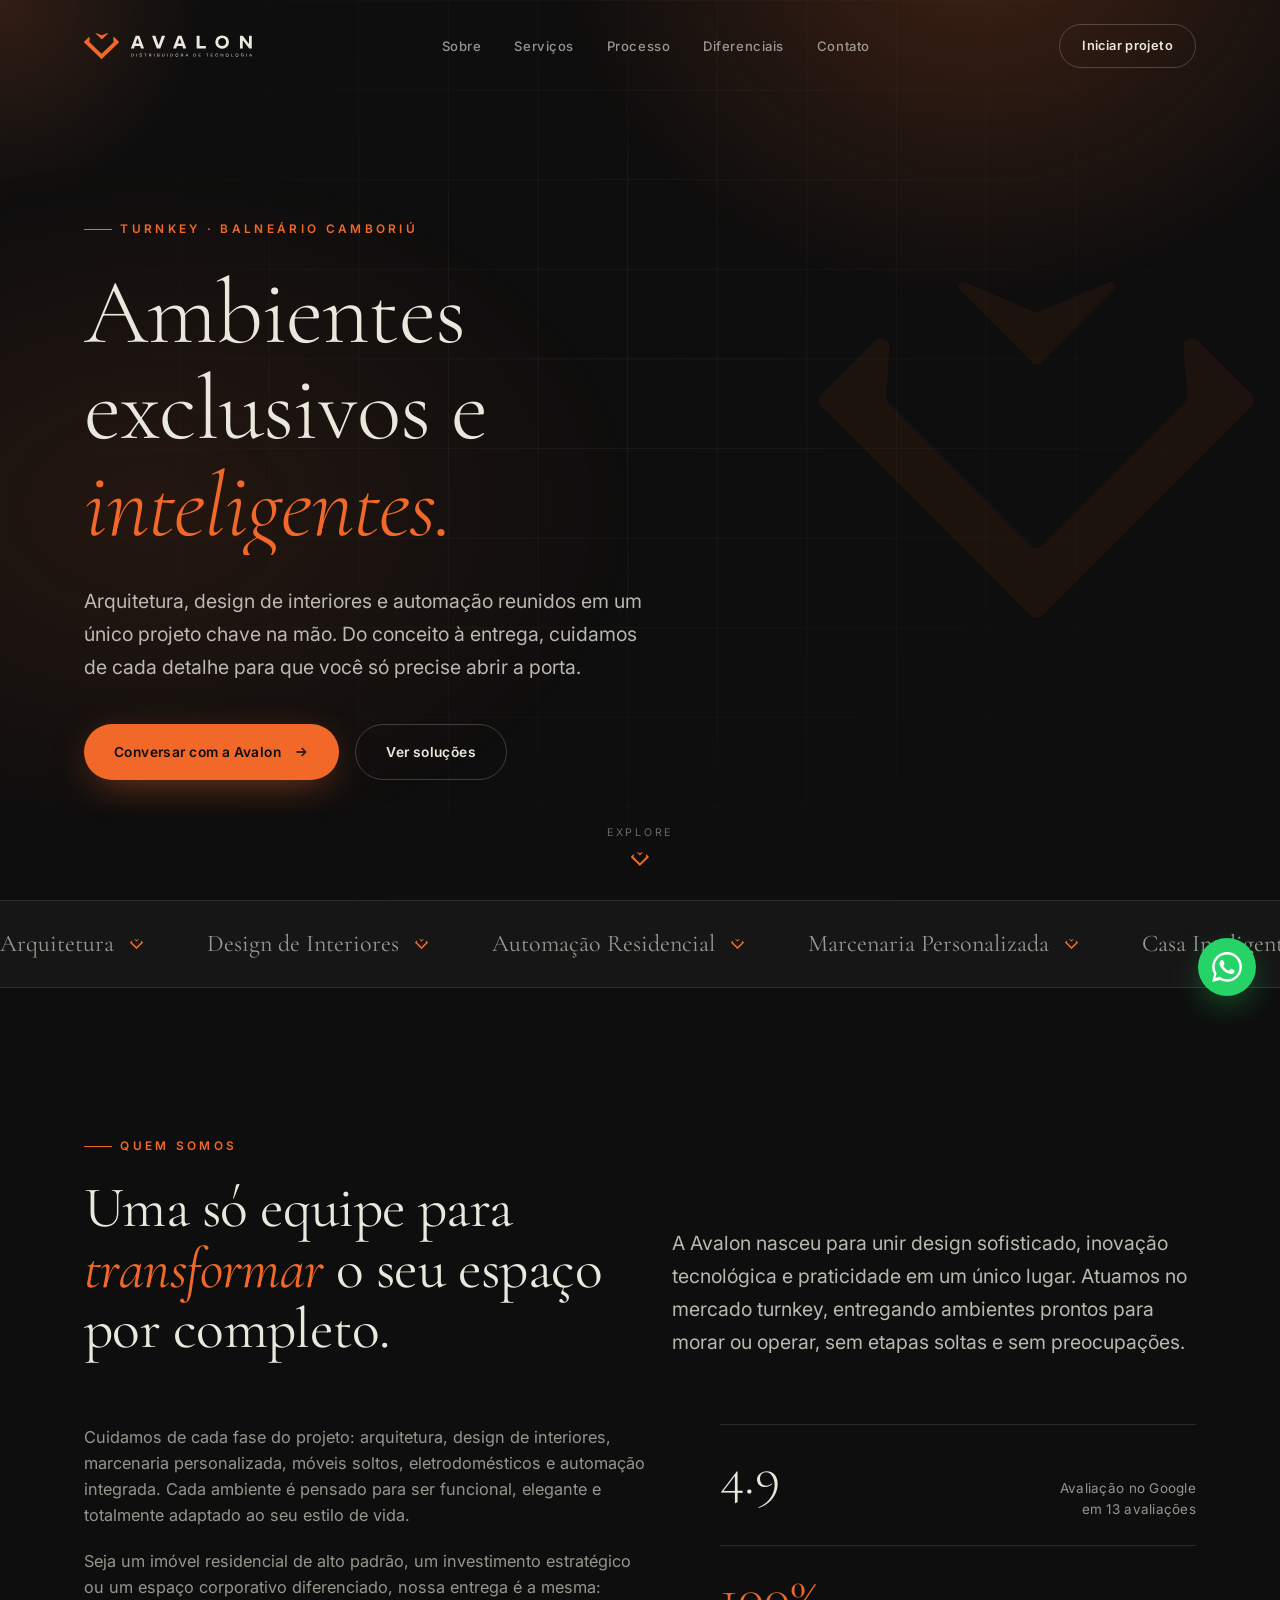
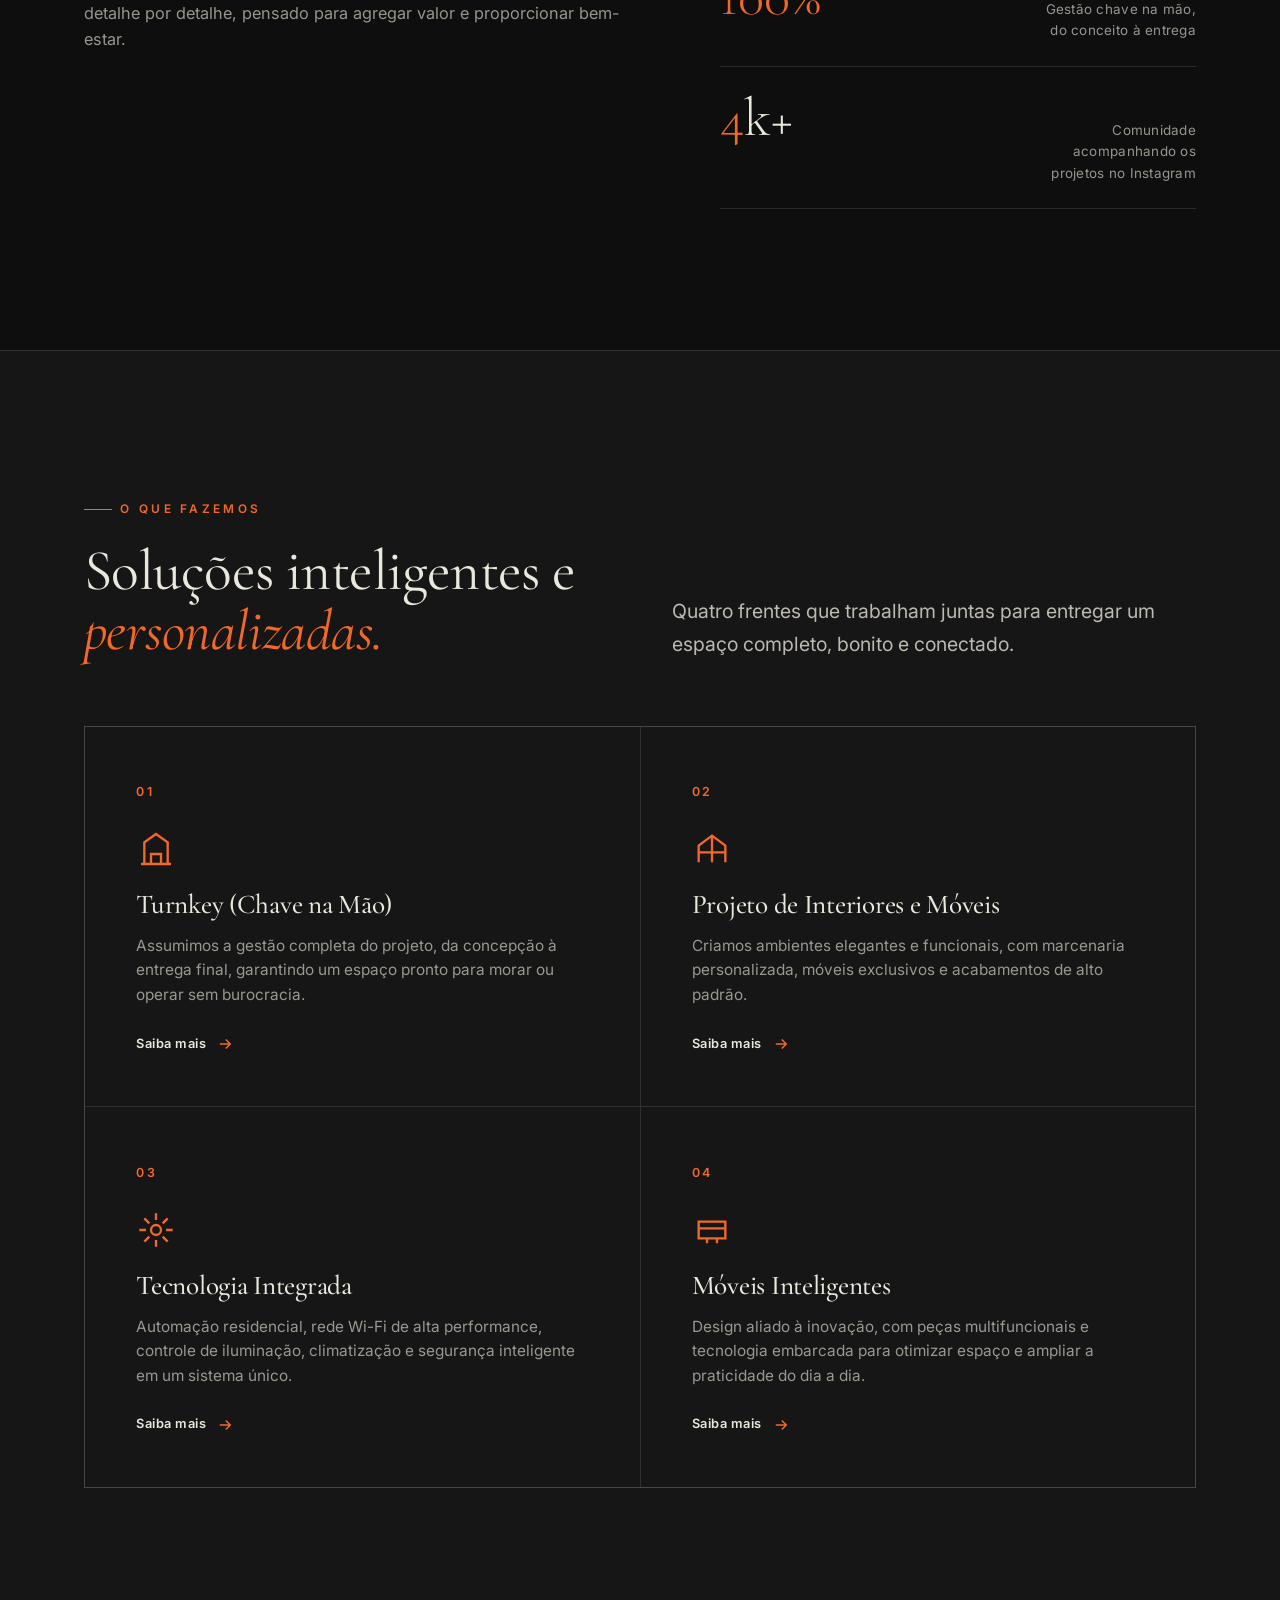
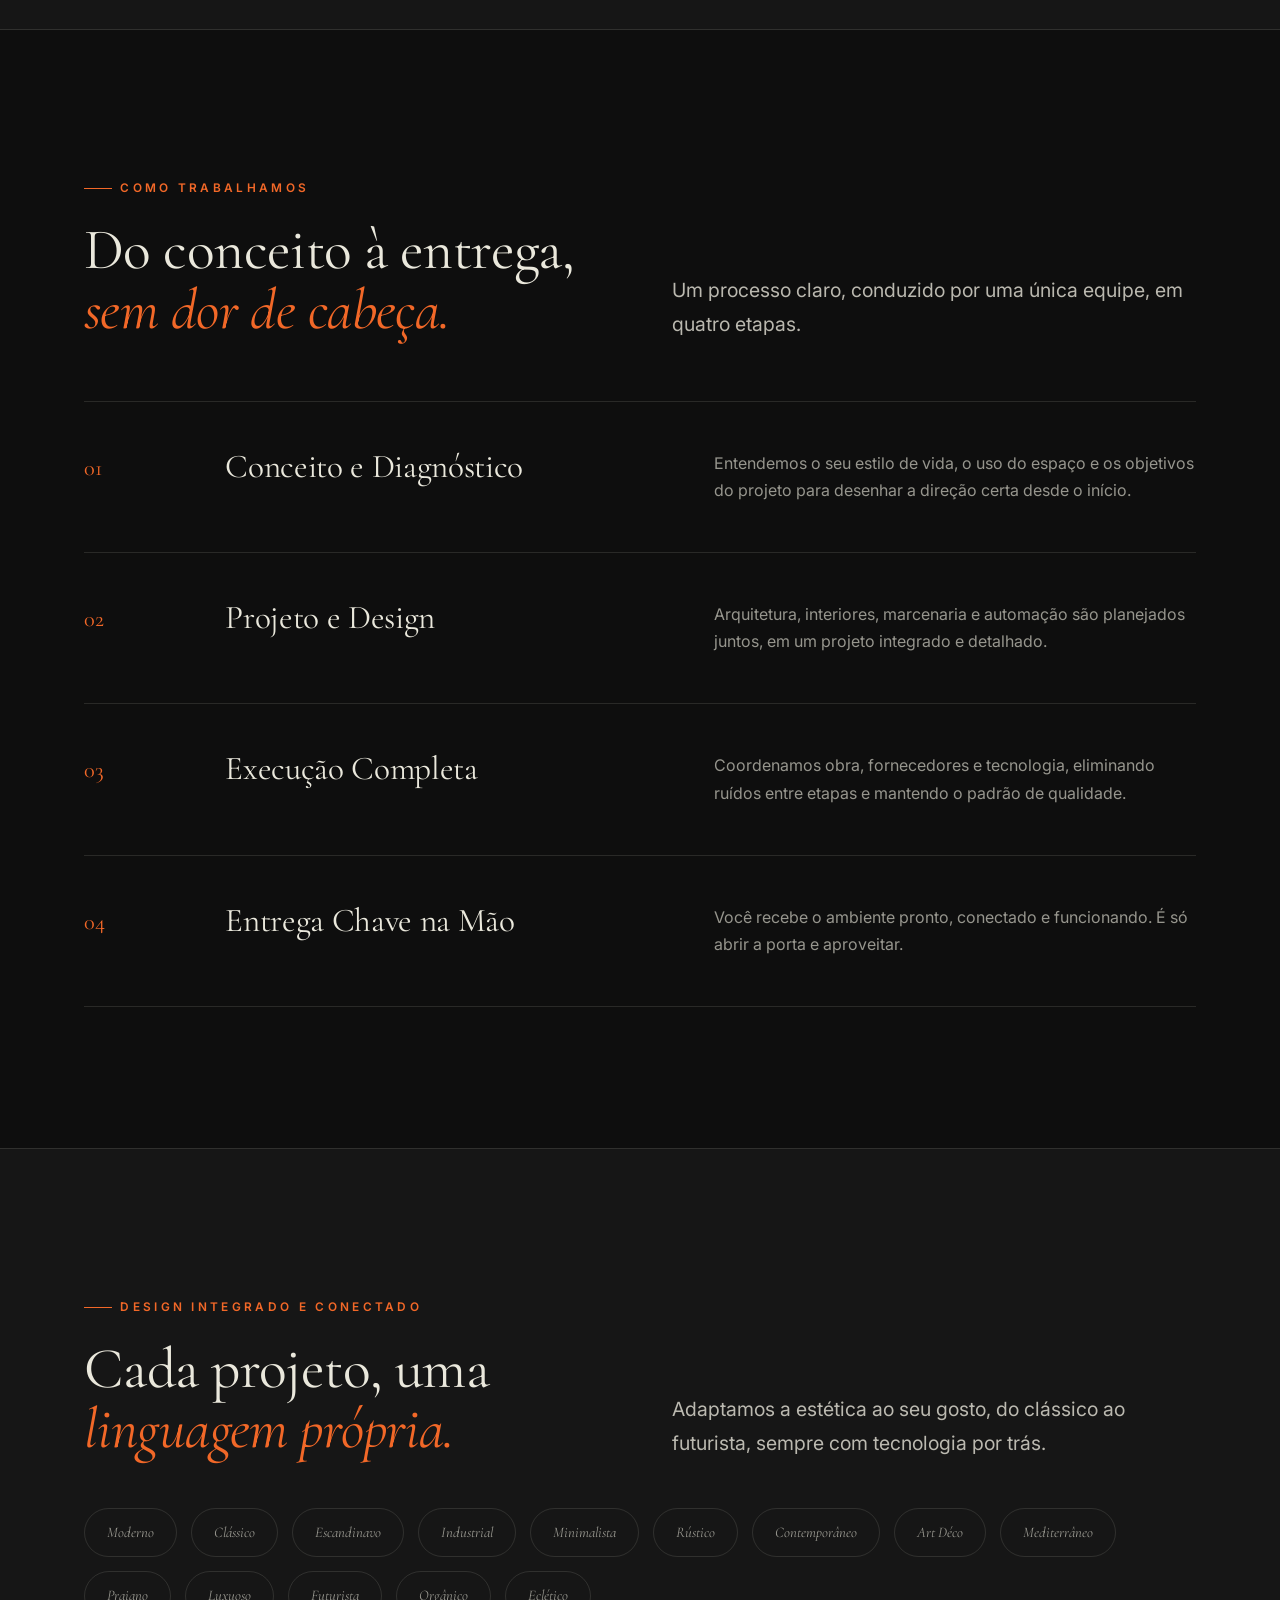
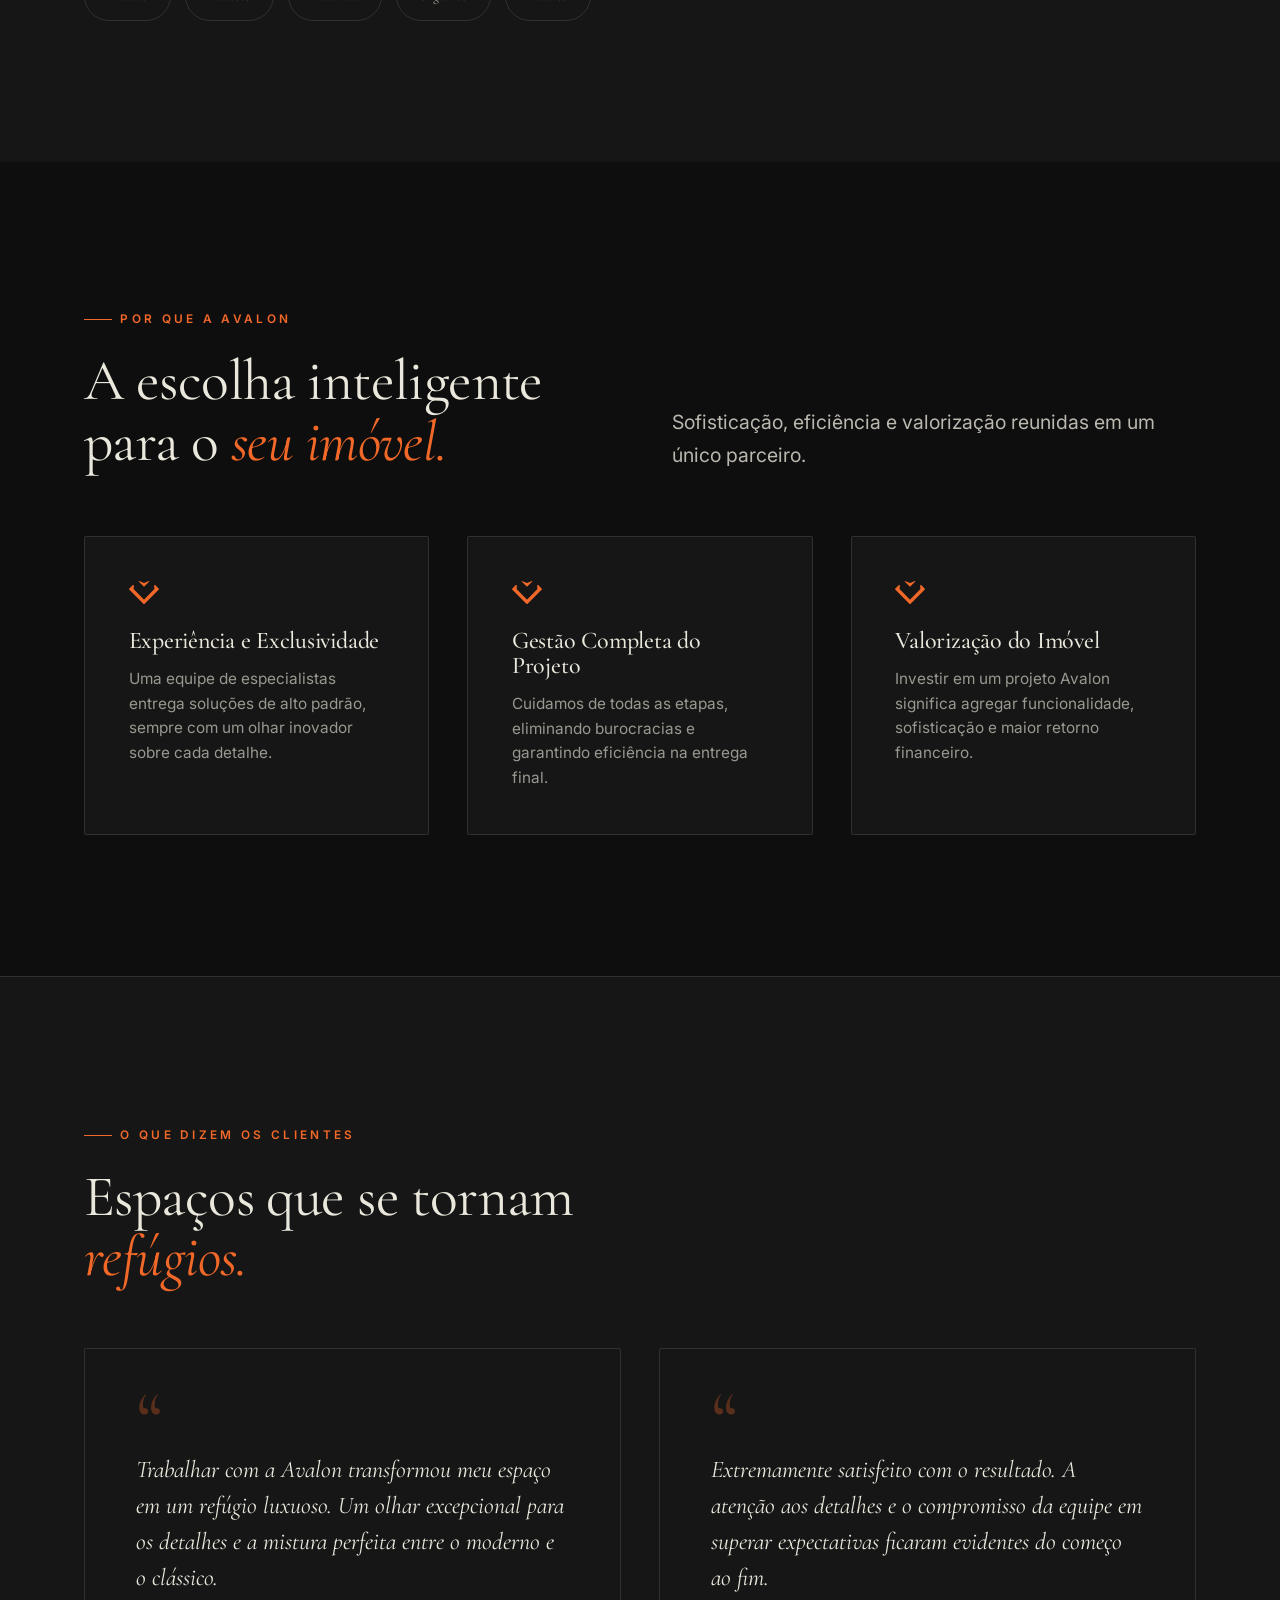
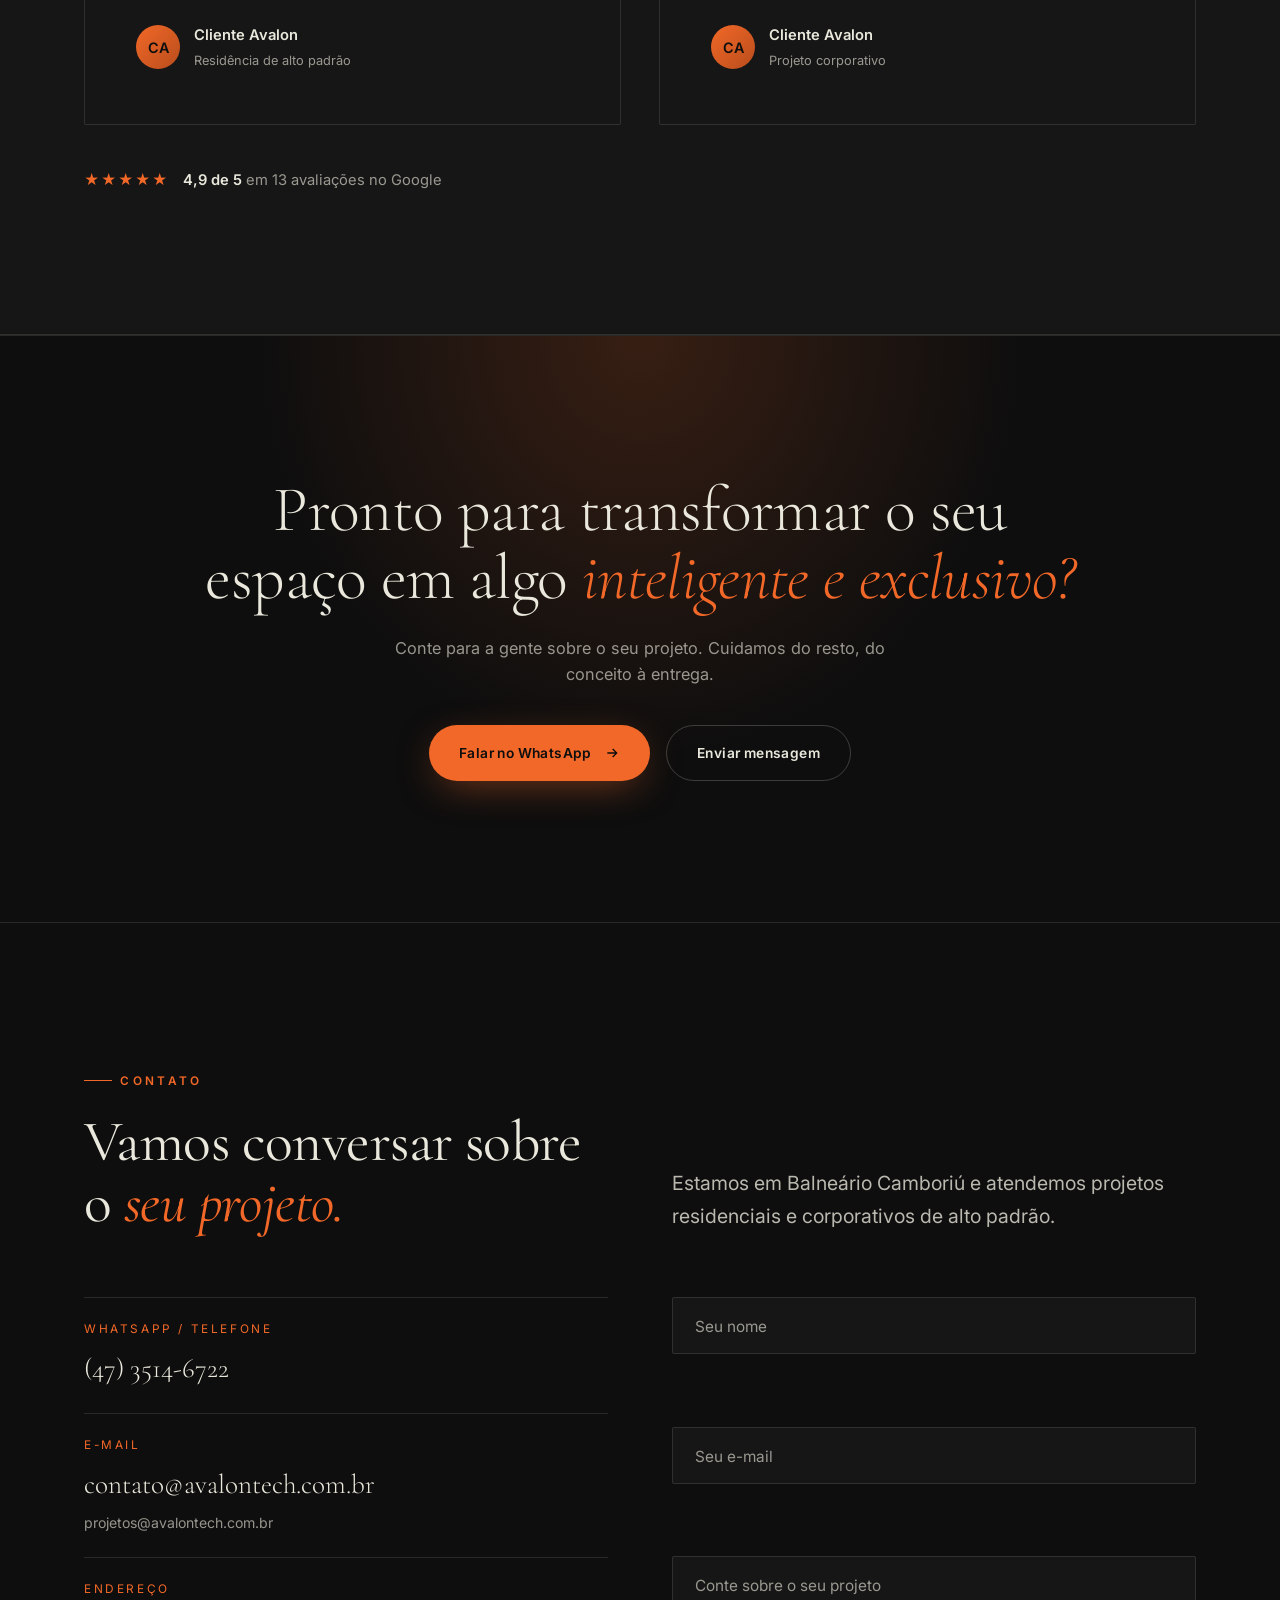
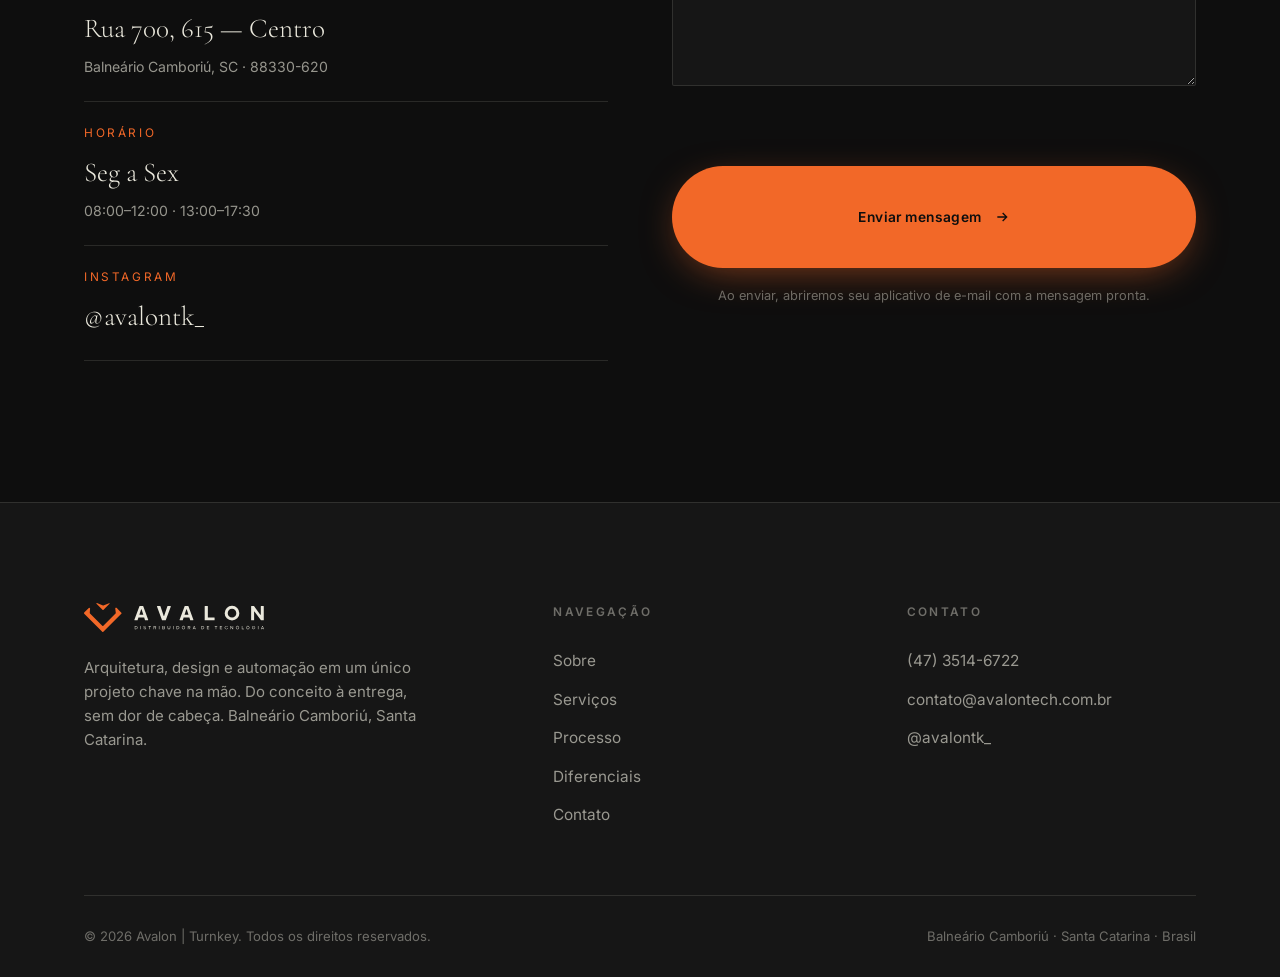
==== index.html @ 84a94527 "Add files via upload" ====
<!DOCTYPE html>
<html lang="pt-BR">
<head>
<meta charset="UTF-8">
<meta name="viewport" content="width=device-width, initial-scale=1">

<!-- ============ SEO ============ -->
<title>Avalon | Turnkey — Arquitetura, Automação e Design de Alto Padrão em Balneário Camboriú</title>
<meta name="description" content="A Avalon entrega projetos turnkey (chave na mão) em Balneário Camboriú: arquitetura, design de interiores, marcenaria personalizada e automação residencial. Do conceito à entrega, sem dor de cabeça.">
<meta name="keywords" content="turnkey Balneário Camboriú, automação residencial, design de interiores, arquitetura de alto padrão, casa inteligente, marcenaria personalizada, reforma chave na mão, Avalon">
<meta name="author" content="Avalon | Turnkey">
<meta name="robots" content="index, follow">
<link rel="canonical" href="https://dudufrg.github.io/Avalon/">

<!-- Geo -->
<meta name="geo.region" content="BR-SC">
<meta name="geo.placename" content="Balneário Camboriú">
<meta name="geo.position" content="-26.9906;-48.6353">
<meta name="ICBM" content="-26.9906, -48.6353">

<!-- Open Graph -->
<meta property="og:type" content="website">
<meta property="og:locale" content="pt_BR">
<meta property="og:site_name" content="Avalon | Turnkey">
<meta property="og:title" content="Avalon | Turnkey — Arquitetura, Automação e Design de Alto Padrão">
<meta property="og:description" content="Ambientes exclusivos e inteligentes em Balneário Camboriú. Do conceito à entrega, sem dor de cabeça.">
<meta property="og:url" content="https://dudufrg.github.io/Avalon/">
<meta property="og:image" content="https://dudufrg.github.io/Avalon/assets/favicon-512.png">

<!-- Twitter -->
<meta name="twitter:card" content="summary_large_image">
<meta name="twitter:title" content="Avalon | Turnkey — Arquitetura, Automação e Design de Alto Padrão">
<meta name="twitter:description" content="Ambientes exclusivos e inteligentes em Balneário Camboriú. Do conceito à entrega, sem dor de cabeça.">
<meta name="twitter:image" content="https://dudufrg.github.io/Avalon/assets/favicon-512.png">

<meta name="theme-color" content="#0e0e0e">

<!-- ============ Favicon ============ -->
<link rel="icon" href="assets/favicon.ico" sizes="any">
<link rel="icon" type="image/png" sizes="32x32" href="assets/favicon-32.png">
<link rel="icon" type="image/png" sizes="16x16" href="assets/favicon-16.png">
<link rel="apple-touch-icon" href="assets/apple-touch-icon.png">

<!-- ============ Fonts ============ -->
<link rel="preconnect" href="https://fonts.googleapis.com">
<link rel="preconnect" href="https://fonts.gstatic.com" crossorigin>
<link href="https://fonts.googleapis.com/css2?family=Cormorant+Garamond:ital,wght@0,300;0,400;0,500;1,300;1,400&family=Inter:wght@400;500;600&display=swap" rel="stylesheet">

<link rel="stylesheet" href="css/style.css">

<!-- ============ Schema.org ============ -->
<script type="application/ld+json">
{
  "@context": "https://schema.org",
  "@type": "HomeAndConstructionBusiness",
  "name": "Avalon | Turnkey",
  "alternateName": "Avalon Interiores",
  "description": "Projetos turnkey (chave na mão) de arquitetura, design de interiores, marcenaria personalizada e automação residencial em Balneário Camboriú.",
  "url": "https://dudufrg.github.io/Avalon/",
  "telephone": "+55-47-3514-6722",
  "email": "contato@avalontech.com.br",
  "image": "https://dudufrg.github.io/Avalon/assets/favicon-512.png",
  "priceRange": "$$$",
  "address": {
    "@type": "PostalAddress",
    "streetAddress": "Rua 700, 615 - Centro",
    "addressLocality": "Balneário Camboriú",
    "addressRegion": "SC",
    "postalCode": "88330-620",
    "addressCountry": "BR"
  },
  "geo": { "@type": "GeoCoordinates", "latitude": -26.9906, "longitude": -48.6353 },
  "openingHoursSpecification": [{
    "@type": "OpeningHoursSpecification",
    "dayOfWeek": ["Monday","Tuesday","Wednesday","Thursday","Friday"],
    "opens": "08:00", "closes": "17:30"
  }],
  "sameAs": ["https://www.instagram.com/avalontk_/"],
  "aggregateRating": {
    "@type": "AggregateRating",
    "ratingValue": "4.9",
    "reviewCount": "13"
  },
  "areaServed": { "@type": "City", "name": "Balneário Camboriú" }
}
</script>
</head>
<body>

<!-- chevron symbol reused throughout -->
<svg width="0" height="0" style="position:absolute" aria-hidden="true">
  <symbol id="chevron" viewBox="0 0 617.65 477.36">
    <path fill="currentColor" d="M614,159.41,538.63,84a12.35,12.35,0,0,0-21,9.66l5.17,68.82a12.37,12.37,0,0,1-3.58,9.66l-202,202a11.43,11.43,0,0,1-16.65,0l-202-202a12.37,12.37,0,0,1-3.58-9.66l5.17-68.82A12.35,12.35,0,0,0,79,84l-75.4,75.4a12.33,12.33,0,0,0,0,17.46L300.5,473.76a11.43,11.43,0,0,0,16.65,0L614,176.87A12.35,12.35,0,0,0,614,159.41Z"/>
    <path fill="currentColor" d="M411.16.51,311.61,42.92a7,7,0,0,1-2.79.45,6.89,6.89,0,0,1-2.78-.45L206.48.51a6.31,6.31,0,0,0-6.86,10.29L303.67,115.2a8.32,8.32,0,0,0,10.31,0L418,10.8A6.31,6.31,0,0,0,411.16.51Z"/>
  </symbol>
</svg>

<!-- ============ Preloader ============ -->
<div class="loader" aria-hidden="true">
  <svg class="loader__mark" viewBox="0 0 617.65 477.36"><use href="#chevron"/></svg>
</div>

<div class="cursor-glow" aria-hidden="true"></div>

<!-- ============ Header ============ -->
<header class="header">
  <div class="wrap nav">
    <a href="#top" class="nav__logo" aria-label="Avalon Turnkey — início">
      <img src="assets/logo-wordmark.svg" alt="Avalon Turnkey" width="168" height="27">
    </a>
    <nav class="nav__links" aria-label="Navegação principal">
      <a href="#sobre">Sobre</a>
      <a href="#servicos">Serviços</a>
      <a href="#processo">Processo</a>
      <a href="#diferenciais">Diferenciais</a>
      <a href="#contato">Contato</a>
    </nav>
    <a href="#contato" class="nav__cta">Iniciar projeto</a>
    <button class="nav__toggle" aria-label="Abrir menu" aria-expanded="false">
      <span></span><span></span>
    </button>
  </div>
</header>

<!-- mobile menu -->
<div class="mobile-menu" aria-hidden="true">
  <a href="#sobre">Sobre</a>
  <a href="#servicos">Serviços</a>
  <a href="#processo">Processo</a>
  <a href="#diferenciais">Diferenciais</a>
  <a href="#contato">Contato</a>
</div>

<main id="top">

<!-- ============ Hero ============ -->
<section class="hero">
  <div class="hero__aurora"></div>
  <div class="hero__grid"></div>
  <svg class="hero__mark" viewBox="0 0 617.65 477.36" aria-hidden="true"><use href="#chevron"/></svg>
  <div class="wrap">
    <div class="hero__inner">
      <span class="eyebrow">Turnkey · Balneário Camboriú</span>
      <h1 class="display hero__title">
        <span class="ln"><span>Ambientes</span></span>
        <span class="ln"><span>exclusivos e</span></span>
        <span class="ln"><span><em>inteligentes.</em></span></span>
      </h1>
      <p class="lead hero__sub">
        Arquitetura, design de interiores e automação reunidos em um único projeto chave na mão.
        Do conceito à entrega, cuidamos de cada detalhe para que você só precise abrir a porta.
      </p>
      <div class="hero__actions">
        <a href="#contato" class="btn btn--primary">
          Conversar com a Avalon
          <svg viewBox="0 0 24 24" fill="none" stroke="currentColor" stroke-width="2"><path d="M5 12h14M13 6l6 6-6 6"/></svg>
        </a>
        <a href="#servicos" class="btn btn--ghost">Ver soluções</a>
      </div>
    </div>
  </div>
  <a href="#sobre" class="hero__cue" aria-label="Rolar para baixo">
    <span>Explore</span>
    <svg viewBox="0 0 617.65 477.36"><use href="#chevron"/></svg>
  </a>
</section>

<!-- ============ Marquee ============ -->
<div class="marquee" aria-hidden="true">
  <div class="marquee__track">
    <span class="marquee__item">Arquitetura <svg viewBox="0 0 617.65 477.36"><use href="#chevron"/></svg></span>
    <span class="marquee__item">Design de Interiores <svg viewBox="0 0 617.65 477.36"><use href="#chevron"/></svg></span>
    <span class="marquee__item">Automação Residencial <svg viewBox="0 0 617.65 477.36"><use href="#chevron"/></svg></span>
    <span class="marquee__item">Marcenaria Personalizada <svg viewBox="0 0 617.65 477.36"><use href="#chevron"/></svg></span>
    <span class="marquee__item">Casa Inteligente <svg viewBox="0 0 617.65 477.36"><use href="#chevron"/></svg></span>
    <!-- duplicate for seamless loop -->
    <span class="marquee__item">Arquitetura <svg viewBox="0 0 617.65 477.36"><use href="#chevron"/></svg></span>
    <span class="marquee__item">Design de Interiores <svg viewBox="0 0 617.65 477.36"><use href="#chevron"/></svg></span>
    <span class="marquee__item">Automação Residencial <svg viewBox="0 0 617.65 477.36"><use href="#chevron"/></svg></span>
    <span class="marquee__item">Marcenaria Personalizada <svg viewBox="0 0 617.65 477.36"><use href="#chevron"/></svg></span>
    <span class="marquee__item">Casa Inteligente <svg viewBox="0 0 617.65 477.36"><use href="#chevron"/></svg></span>
  </div>
</div>

<!-- ============ Sobre ============ -->
<section class="section-pad" id="sobre">
  <div class="wrap">
    <div class="intro reveal">
      <div class="intro__head">
        <span class="eyebrow">Quem somos</span>
        <h2 class="h-section">Uma só equipe para <em>transformar</em> o seu espaço por completo.</h2>
      </div>
      <p class="lead">
        A Avalon nasceu para unir design sofisticado, inovação tecnológica e praticidade em um único lugar.
        Atuamos no mercado turnkey, entregando ambientes prontos para morar ou operar, sem etapas soltas
        e sem preocupações.
      </p>
    </div>

    <div class="about__body">
      <div class="about__lead reveal">
        <p>
          Cuidamos de cada fase do projeto: arquitetura, design de interiores, marcenaria personalizada,
          móveis soltos, eletrodomésticos e automação integrada. Cada ambiente é pensado para ser funcional,
          elegante e totalmente adaptado ao seu estilo de vida.
        </p>
        <p>
          Seja um imóvel residencial de alto padrão, um investimento estratégico ou um espaço corporativo
          diferenciado, nossa entrega é a mesma: detalhe por detalhe, pensado para agregar valor e proporcionar
          bem-estar.
        </p>
      </div>
      <div class="about__stats reveal" data-delay="1">
        <div class="stat">
          <span class="stat__num" data-count="4.9">0</span>
          <span class="stat__label">Avaliação no Google em 13 avaliações</span>
        </div>
        <div class="stat">
          <span class="stat__num"><span data-count="100">0</span><span>%</span></span>
          <span class="stat__label">Gestão chave na mão, do conceito à entrega</span>
        </div>
        <div class="stat">
          <span class="stat__num"><span data-count="4">0</span>k+</span>
          <span class="stat__label">Comunidade acompanhando os projetos no Instagram</span>
        </div>
      </div>
    </div>
  </div>
</section>

<!-- ============ Serviços ============ -->
<section class="services section-pad" id="servicos">
  <div class="wrap">
    <div class="intro reveal">
      <div class="intro__head">
        <span class="eyebrow">O que fazemos</span>
        <h2 class="h-section">Soluções inteligentes e <em>personalizadas.</em></h2>
      </div>
      <p class="lead">Quatro frentes que trabalham juntas para entregar um espaço completo, bonito e conectado.</p>
    </div>

    <div class="svc-grid">
      <article class="svc reveal">
        <span class="svc__no">01</span>
        <div class="svc__icon"><svg viewBox="0 0 24 24"><path d="M3 21h18M5 21V8l7-5 7 5v13M9 21v-6h6v6"/></svg></div>
        <h3>Turnkey (Chave na Mão)</h3>
        <p>Assumimos a gestão completa do projeto, da concepção à entrega final, garantindo um espaço pronto para morar ou operar sem burocracia.</p>
        <span class="svc__arrow">Saiba mais <svg viewBox="0 0 24 24" fill="none" stroke-width="2"><path d="M5 12h14M13 6l6 6-6 6"/></svg></span>
      </article>

      <article class="svc reveal" data-delay="1">
        <span class="svc__no">02</span>
        <div class="svc__icon"><svg viewBox="0 0 24 24"><path d="M4 20V10l8-6 8 6v10M4 14h16M12 4v16"/></svg></div>
        <h3>Projeto de Interiores e Móveis</h3>
        <p>Criamos ambientes elegantes e funcionais, com marcenaria personalizada, móveis exclusivos e acabamentos de alto padrão.</p>
        <span class="svc__arrow">Saiba mais <svg viewBox="0 0 24 24" fill="none" stroke-width="2"><path d="M5 12h14M13 6l6 6-6 6"/></svg></span>
      </article>

      <article class="svc reveal">
        <span class="svc__no">03</span>
        <div class="svc__icon"><svg viewBox="0 0 24 24"><path d="M12 2v4M12 18v4M2 12h4M18 12h4M5 5l3 3M16 16l3 3M19 5l-3 3M8 16l-3 3"/><circle cx="12" cy="12" r="3"/></svg></div>
        <h3>Tecnologia Integrada</h3>
        <p>Automação residencial, rede Wi-Fi de alta performance, controle de iluminação, climatização e segurança inteligente em um sistema único.</p>
        <span class="svc__arrow">Saiba mais <svg viewBox="0 0 24 24" fill="none" stroke-width="2"><path d="M5 12h14M13 6l6 6-6 6"/></svg></span>
      </article>

      <article class="svc reveal" data-delay="1">
        <span class="svc__no">04</span>
        <div class="svc__icon"><svg viewBox="0 0 24 24"><path d="M4 7h16v10H4zM4 11h16M9 17v3M15 17v3"/></svg></div>
        <h3>Móveis Inteligentes</h3>
        <p>Design aliado à inovação, com peças multifuncionais e tecnologia embarcada para otimizar espaço e ampliar a praticidade do dia a dia.</p>
        <span class="svc__arrow">Saiba mais <svg viewBox="0 0 24 24" fill="none" stroke-width="2"><path d="M5 12h14M13 6l6 6-6 6"/></svg></span>
      </article>
    </div>
  </div>
</section>

<!-- ============ Processo ============ -->
<section class="section-pad" id="processo">
  <div class="wrap">
    <div class="intro reveal">
      <div class="intro__head">
        <span class="eyebrow">Como trabalhamos</span>
        <h2 class="h-section">Do conceito à entrega, <em>sem dor de cabeça.</em></h2>
      </div>
      <p class="lead">Um processo claro, conduzido por uma única equipe, em quatro etapas.</p>
    </div>

    <div class="process__list">
      <div class="step reveal">
        <span class="step__no">01</span>
        <h3>Conceito e Diagnóstico</h3>
        <p>Entendemos o seu estilo de vida, o uso do espaço e os objetivos do projeto para desenhar a direção certa desde o início.</p>
      </div>
      <div class="step reveal">
        <span class="step__no">02</span>
        <h3>Projeto e Design</h3>
        <p>Arquitetura, interiores, marcenaria e automação são planejados juntos, em um projeto integrado e detalhado.</p>
      </div>
      <div class="step reveal">
        <span class="step__no">03</span>
        <h3>Execução Completa</h3>
        <p>Coordenamos obra, fornecedores e tecnologia, eliminando ruídos entre etapas e mantendo o padrão de qualidade.</p>
      </div>
      <div class="step reveal">
        <span class="step__no">04</span>
        <h3>Entrega Chave na Mão</h3>
        <p>Você recebe o ambiente pronto, conectado e funcionando. É só abrir a porta e aproveitar.</p>
      </div>
    </div>
  </div>
</section>

<!-- ============ Estilos ============ -->
<section class="styles section-pad">
  <div class="wrap">
    <div class="intro reveal">
      <div class="intro__head">
        <span class="eyebrow">Design integrado e conectado</span>
        <h2 class="h-section">Cada projeto, uma <em>linguagem própria.</em></h2>
      </div>
      <p class="lead">Adaptamos a estética ao seu gosto, do clássico ao futurista, sempre com tecnologia por trás.</p>
    </div>
    <div class="styles__tags reveal">
      <span class="tag">Moderno</span><span class="tag">Clássico</span><span class="tag">Escandinavo</span>
      <span class="tag">Industrial</span><span class="tag">Minimalista</span><span class="tag">Rústico</span>
      <span class="tag">Contemporâneo</span><span class="tag">Art Déco</span><span class="tag">Mediterrâneo</span>
      <span class="tag">Praiano</span><span class="tag">Luxuoso</span><span class="tag">Futurista</span>
      <span class="tag">Orgânico</span><span class="tag">Eclético</span>
    </div>
  </div>
</section>

<!-- ============ Diferenciais ============ -->
<section class="section-pad" id="diferenciais">
  <div class="wrap">
    <div class="intro reveal">
      <div class="intro__head">
        <span class="eyebrow">Por que a Avalon</span>
        <h2 class="h-section">A escolha inteligente para o <em>seu imóvel.</em></h2>
      </div>
      <p class="lead">Sofisticação, eficiência e valorização reunidas em um único parceiro.</p>
    </div>

    <div class="why-grid">
      <article class="why reveal">
        <svg class="why__mark" viewBox="0 0 617.65 477.36"><use href="#chevron"/></svg>
        <h3>Experiência e Exclusividade</h3>
        <p>Uma equipe de especialistas entrega soluções de alto padrão, sempre com um olhar inovador sobre cada detalhe.</p>
      </article>
      <article class="why reveal" data-delay="1">
        <svg class="why__mark" viewBox="0 0 617.65 477.36"><use href="#chevron"/></svg>
        <h3>Gestão Completa do Projeto</h3>
        <p>Cuidamos de todas as etapas, eliminando burocracias e garantindo eficiência na entrega final.</p>
      </article>
      <article class="why reveal" data-delay="2">
        <svg class="why__mark" viewBox="0 0 617.65 477.36"><use href="#chevron"/></svg>
        <h3>Valorização do Imóvel</h3>
        <p>Investir em um projeto Avalon significa agregar funcionalidade, sofisticação e maior retorno financeiro.</p>
      </article>
    </div>
  </div>
</section>

<!-- ============ Depoimentos ============ -->
<section class="section-pad" style="background:var(--ink-2);border-block:1px solid var(--line)">
  <div class="wrap">
    <div class="intro reveal">
      <div class="intro__head">
        <span class="eyebrow">O que dizem os clientes</span>
        <h2 class="h-section">Espaços que se tornam <em>refúgios.</em></h2>
      </div>
    </div>

    <div class="quotes">
      <figure class="quote reveal">
        <div class="quote__glyph">&ldquo;</div>
        <blockquote><p>Trabalhar com a Avalon transformou meu espaço em um refúgio luxuoso. Um olhar excepcional para os detalhes e a mistura perfeita entre o moderno e o clássico.</p></blockquote>
        <figcaption class="quote__by">
          <span class="quote__avatar">CA</span>
          <span><span class="quote__name">Cliente Avalon</span><br><span class="quote__role">Residência de alto padrão</span></span>
        </figcaption>
      </figure>

      <figure class="quote reveal" data-delay="1">
        <div class="quote__glyph">&ldquo;</div>
        <blockquote><p>Extremamente satisfeito com o resultado. A atenção aos detalhes e o compromisso da equipe em superar expectativas ficaram evidentes do começo ao fim.</p></blockquote>
        <figcaption class="quote__by">
          <span class="quote__avatar">CA</span>
          <span><span class="quote__name">Cliente Avalon</span><br><span class="quote__role">Projeto corporativo</span></span>
        </figcaption>
      </figure>
    </div>

    <div class="rating reveal">
      <span class="rating__stars">★★★★★</span>
      <span><strong>4,9 de 5</strong> em 13 avaliações no Google</span>
    </div>
  </div>
</section>

<!-- ============ CTA band ============ -->
<section class="cta-band section-pad">
  <div class="cta-band__glow"></div>
  <div class="wrap reveal">
    <h2>Pronto para transformar o seu espaço em algo <em>inteligente e exclusivo?</em></h2>
    <p>Conte para a gente sobre o seu projeto. Cuidamos do resto, do conceito à entrega.</p>
    <div class="cta-band__actions">
      <a href="https://wa.me/554735146722" target="_blank" rel="noopener" class="btn btn--primary">
        Falar no WhatsApp
        <svg viewBox="0 0 24 24" fill="none" stroke="currentColor" stroke-width="2"><path d="M5 12h14M13 6l6 6-6 6"/></svg>
      </a>
      <a href="#contato" class="btn btn--ghost">Enviar mensagem</a>
    </div>
  </div>
</section>

<!-- ============ Contato ============ -->
<section class="section-pad" id="contato">
  <div class="wrap">
    <div class="intro reveal">
      <div class="intro__head">
        <span class="eyebrow">Contato</span>
        <h2 class="h-section">Vamos conversar sobre o <em>seu projeto.</em></h2>
      </div>
      <p class="lead">Estamos em Balneário Camboriú e atendemos projetos residenciais e corporativos de alto padrão.</p>
    </div>

    <div class="contact__grid">
      <div class="contact__info reveal">
        <div class="cinfo">
          <div class="cinfo__label">WhatsApp / Telefone</div>
          <a class="cinfo__val" href="https://wa.me/554735146722" target="_blank" rel="noopener">(47) 3514-6722</a>
        </div>
        <div class="cinfo">
          <div class="cinfo__label">E-mail</div>
          <a class="cinfo__val" href="mailto:contato@avalontech.com.br">contato@avalontech.com.br</a>
          <div class="cinfo__sub">projetos@avalontech.com.br</div>
        </div>
        <div class="cinfo">
          <div class="cinfo__label">Endereço</div>
          <div class="cinfo__val">Rua 700, 615 — Centro</div>
          <div class="cinfo__sub">Balneário Camboriú, SC · 88330-620</div>
        </div>
        <div class="cinfo">
          <div class="cinfo__label">Horário</div>
          <div class="cinfo__val">Seg a Sex</div>
          <div class="cinfo__sub">08:00–12:00 · 13:00–17:30</div>
        </div>
        <div class="cinfo">
          <div class="cinfo__label">Instagram</div>
          <a class="cinfo__val" href="https://www.instagram.com/avalontk_/" target="_blank" rel="noopener">@avalontk_</a>
        </div>
      </div>

      <form class="form reveal" data-delay="1">
        <div class="field">
          <input type="text" id="nome" name="nome" placeholder=" " required>
          <label for="nome">Seu nome</label>
        </div>
        <div class="field">
          <input type="email" id="email" name="email" placeholder=" " required>
          <label for="email">Seu e-mail</label>
        </div>
        <div class="field">
          <textarea id="mensagem" name="mensagem" placeholder=" " required></textarea>
          <label for="mensagem">Conte sobre o seu projeto</label>
        </div>
        <button type="submit" class="btn btn--primary">
          Enviar mensagem
          <svg viewBox="0 0 24 24" fill="none" stroke="currentColor" stroke-width="2"><path d="M5 12h14M13 6l6 6-6 6"/></svg>
        </button>
        <p class="form__note">Ao enviar, abriremos seu aplicativo de e-mail com a mensagem pronta.</p>
      </form>
    </div>
  </div>
</section>

</main>

<!-- ============ Footer ============ -->
<footer class="footer">
  <div class="wrap">
    <div class="footer__top">
      <div>
        <img class="footer__logo" src="assets/logo-wordmark.svg" alt="Avalon Turnkey" width="180" height="29">
        <p class="footer__about">Arquitetura, design e automação em um único projeto chave na mão. Do conceito à entrega, sem dor de cabeça. Balneário Camboriú, Santa Catarina.</p>
      </div>
      <div class="footer__col">
        <h4>Navegação</h4>
        <a href="#sobre">Sobre</a>
        <a href="#servicos">Serviços</a>
        <a href="#processo">Processo</a>
        <a href="#diferenciais">Diferenciais</a>
        <a href="#contato">Contato</a>
      </div>
      <div class="footer__col">
        <h4>Contato</h4>
        <a href="https://wa.me/554735146722" target="_blank" rel="noopener">(47) 3514-6722</a>
        <a href="mailto:contato@avalontech.com.br">contato@avalontech.com.br</a>
        <a href="https://www.instagram.com/avalontk_/" target="_blank" rel="noopener">@avalontk_</a>
      </div>
    </div>
    <div class="footer__bottom">
      <span>© <span data-year>2026</span> Avalon | Turnkey. Todos os direitos reservados.</span>
      <span>Balneário Camboriú · Santa Catarina · Brasil</span>
    </div>
  </div>
</footer>

<!-- floating WhatsApp -->
<a class="wa-float" href="https://wa.me/554735146722" target="_blank" rel="noopener" aria-label="Falar no WhatsApp">
  <svg viewBox="0 0 24 24"><path d="M.057 24l1.687-6.163a11.867 11.867 0 01-1.587-5.946C.16 5.335 5.495 0 12.05 0a11.817 11.817 0 018.413 3.488 11.824 11.824 0 013.48 8.414c-.003 6.557-5.338 11.892-11.893 11.892a11.9 11.9 0 01-5.688-1.448L.057 24zm6.597-3.807c1.676.995 3.276 1.591 5.392 1.592 5.448 0 9.886-4.434 9.889-9.885.002-5.462-4.415-9.89-9.881-9.892-5.452 0-9.887 4.434-9.889 9.884a9.86 9.86 0 001.51 5.26l-.999 3.648 3.978-1.207zm11.387-5.464c-.074-.124-.272-.198-.57-.347-.297-.149-1.758-.868-2.031-.967-.272-.099-.47-.149-.669.149-.198.297-.768.967-.941 1.165-.173.198-.347.223-.644.074-.297-.149-1.255-.462-2.39-1.475-.883-.788-1.48-1.761-1.653-2.059-.173-.297-.018-.458.13-.606.134-.133.297-.347.446-.521.151-.172.2-.296.3-.495.099-.198.05-.372-.025-.521-.075-.148-.669-1.611-.916-2.206-.242-.579-.487-.501-.669-.51l-.57-.01c-.198 0-.52.074-.792.372s-1.04 1.016-1.04 2.479 1.065 2.876 1.213 3.074c.149.198 2.095 3.2 5.076 4.487.709.306 1.263.489 1.694.626.712.226 1.36.194 1.872.118.571-.085 1.758-.719 2.006-1.413.248-.695.248-1.29.173-1.414z"/></svg>
</a>

<script src="js/main.js"></script>
</body>
</html>
---- css/style.css ----
/* ===================================================================
   AVALON | TURNKEY  —  Folha de estilo principal
   Paleta da marca: laranja #f26828 / cream #eae8dc / grafite #1a1a1a
   =================================================================== */

/* ---------- Tokens ---------- */
:root{
  --orange:#f26828;
  --orange-soft:#ff8a4c;
  --cream:#eae8dc;
  --ink:#0e0e0e;
  --ink-2:#161616;
  --ink-3:#1f1f1f;
  --line:rgba(234,232,220,.12);
  --line-strong:rgba(234,232,220,.22);
  --muted:rgba(234,232,220,.62);
  --muted-2:rgba(234,232,220,.42);

  --serif:"Cormorant Garamond", Georgia, serif;
  --sans:"Inter", "Helvetica Neue", Arial, sans-serif;

  --maxw:1240px;
  --gutter:clamp(20px,5vw,72px);
  --radius:2px;

  --ease:cubic-bezier(.22,.61,.36,1);
}

/* ---------- Reset ---------- */
*,*::before,*::after{box-sizing:border-box;margin:0;padding:0}
html{scroll-behavior:smooth;-webkit-text-size-adjust:100%}
body{
  font-family:var(--sans);
  background:var(--ink);
  color:var(--cream);
  line-height:1.6;
  overflow-x:hidden;
  font-feature-settings:"kern" 1,"liga" 1;
  -webkit-font-smoothing:antialiased;
}
img,svg{display:block;max-width:100%}
a{color:inherit;text-decoration:none}
ul{list-style:none}
button{font-family:inherit;cursor:pointer;border:none;background:none;color:inherit}

::selection{background:var(--orange);color:#0e0e0e}

/* ---------- Type scale ---------- */
.eyebrow{
  font-family:var(--sans);
  font-size:.74rem;
  font-weight:600;
  letter-spacing:.28em;
  text-transform:uppercase;
  color:var(--orange);
  display:inline-flex;
  align-items:center;
  gap:.7em;
}
.eyebrow::before{
  content:"";
  width:28px;height:1px;
  background:var(--orange);
  display:inline-block;
}
h1,h2,h3{font-family:var(--serif);font-weight:500;line-height:1.05;letter-spacing:-.01em}
.display{
  font-size:clamp(2.6rem,7.2vw,6.2rem);
  font-weight:300;
}
.h-section{
  font-size:clamp(2rem,4.6vw,3.6rem);
  font-weight:400;
}
p{color:var(--muted);font-size:1.02rem}
.lead{font-size:clamp(1.05rem,1.6vw,1.22rem);color:rgba(234,232,220,.78);line-height:1.7}

/* ---------- Layout helpers ---------- */
.wrap{max-width:var(--maxw);margin-inline:auto;padding-inline:var(--gutter)}
section{position:relative}
.section-pad{padding-block:clamp(80px,11vw,160px)}

/* ===================================================================
   Custom cursor glow
   =================================================================== */
.cursor-glow{
  position:fixed;
  top:0;left:0;
  width:460px;height:460px;
  margin:-230px 0 0 -230px;
  border-radius:50%;
  background:radial-gradient(circle,rgba(242,104,40,.16),rgba(242,104,40,0) 62%);
  pointer-events:none;
  z-index:1;
  transform:translate3d(-9999px,-9999px,0);
  transition:opacity .4s ease;
  mix-blend-mode:screen;
}

/* ===================================================================
   Preloader
   =================================================================== */
.loader{
  position:fixed;inset:0;z-index:9999;
  background:var(--ink);
  display:grid;place-items:center;
  transition:opacity .7s var(--ease),visibility .7s var(--ease);
}
.loader.done{opacity:0;visibility:hidden}
.loader__mark{width:84px;height:auto;opacity:0;animation:loaderPulse 1.5s var(--ease) infinite}
.loader__mark{color:var(--orange)}
@keyframes loaderPulse{
  0%,100%{opacity:.25;transform:translateY(0)}
  50%{opacity:1;transform:translateY(8px)}
}

/* ===================================================================
   Header / Nav
   =================================================================== */
.header{
  position:fixed;top:0;left:0;right:0;z-index:90;
  transition:background .4s var(--ease),border-color .4s var(--ease),padding .4s var(--ease);
  border-bottom:1px solid transparent;
}
.header.scrolled{
  background:rgba(14,14,14,.72);
  backdrop-filter:blur(14px);
  -webkit-backdrop-filter:blur(14px);
  border-bottom:1px solid var(--line);
}
.nav{
  display:flex;align-items:center;justify-content:space-between;
  height:clamp(68px,8vw,92px);
}
.nav__logo{width:clamp(122px,14vw,168px)}
.nav__logo svg,.nav__logo img{width:100%;height:auto}
.nav__links{display:flex;gap:clamp(20px,2.6vw,42px);align-items:center}
.nav__links a{
  font-size:.82rem;font-weight:500;letter-spacing:.04em;
  color:var(--muted);position:relative;padding-block:6px;
  transition:color .3s ease;
}
.nav__links a::after{
  content:"";position:absolute;left:0;bottom:0;height:1px;width:0;
  background:var(--orange);transition:width .35s var(--ease);
}
.nav__links a:hover{color:var(--cream)}
.nav__links a:hover::after{width:100%}
.nav__cta{
  border:1px solid var(--line-strong);
  padding:11px 22px;border-radius:100px;
  font-size:.8rem;font-weight:600;letter-spacing:.03em;color:var(--cream);
  transition:background .3s ease,color .3s ease,border-color .3s ease;
}
.nav__cta:hover{background:var(--orange);border-color:var(--orange);color:#0e0e0e}
.nav__toggle{display:none;width:34px;height:34px;flex-direction:column;justify-content:center;gap:6px}
.nav__toggle span{display:block;height:1.5px;width:24px;background:var(--cream);transition:.35s var(--ease)}

/* mobile menu */
.mobile-menu{
  position:fixed;inset:0;z-index:80;
  background:var(--ink);
  display:flex;flex-direction:column;justify-content:center;
  padding:0 var(--gutter);
  transform:translateY(-100%);
  transition:transform .6s var(--ease);
}
.mobile-menu.open{transform:translateY(0)}
.mobile-menu a{
  font-family:var(--serif);font-size:2.4rem;font-weight:300;
  color:var(--cream);padding-block:14px;border-bottom:1px solid var(--line);
  opacity:0;transform:translateY(20px);transition:.5s var(--ease);
}
.mobile-menu.open a{opacity:1;transform:translateY(0)}
.mobile-menu.open a:nth-child(1){transition-delay:.1s}
.mobile-menu.open a:nth-child(2){transition-delay:.16s}
.mobile-menu.open a:nth-child(3){transition-delay:.22s}
.mobile-menu.open a:nth-child(4){transition-delay:.28s}
.mobile-menu.open a:nth-child(5){transition-delay:.34s}

/* ===================================================================
   Hero
   =================================================================== */
.hero{
  min-height:100svh;
  display:flex;align-items:center;
  position:relative;overflow:hidden;
  padding-top:92px;
}
.hero__aurora{
  position:absolute;inset:-30% -10% auto -10%;height:120%;
  z-index:0;pointer-events:none;
  background:
    radial-gradient(40% 50% at 72% 18%,rgba(242,104,40,.22),transparent 70%),
    radial-gradient(46% 46% at 18% 72%,rgba(242,104,40,.10),transparent 70%);
  filter:blur(8px);
  animation:auroraShift 16s ease-in-out infinite alternate;
}
@keyframes auroraShift{
  0%{transform:translate3d(0,0,0) scale(1)}
  100%{transform:translate3d(-3%,2%,0) scale(1.08)}
}
.hero__grid{
  position:absolute;inset:0;z-index:0;opacity:.5;
  background-image:
    linear-gradient(var(--line) 1px,transparent 1px),
    linear-gradient(90deg,var(--line) 1px,transparent 1px);
  background-size:clamp(60px,7vw,96px) clamp(60px,7vw,96px);
  -webkit-mask-image:radial-gradient(circle at 50% 40%,#000 0%,transparent 78%);
  mask-image:radial-gradient(circle at 50% 40%,#000 0%,transparent 78%);
}
.hero .wrap{position:relative;z-index:2;width:100%}
.hero__inner{max-width:920px}
.hero__title{margin:26px 0 30px}
.hero__title .ln{display:block;overflow:hidden}
.hero__title .ln > span{display:block;transform:translateY(110%);transition:transform 1s var(--ease)}
.loaded .hero__title .ln > span{transform:translateY(0)}
.hero__title .ln:nth-child(2) > span{transition-delay:.08s}
.hero__title .ln:nth-child(3) > span{transition-delay:.16s}
.hero__title em{font-style:italic;color:var(--orange)}
.hero__sub{max-width:560px;opacity:0;transform:translateY(20px);transition:.9s var(--ease) .5s}
.loaded .hero__sub{opacity:1;transform:translateY(0)}
.hero__actions{display:flex;flex-wrap:wrap;gap:16px;margin-top:40px;opacity:0;transform:translateY(20px);transition:.9s var(--ease) .65s}
.loaded .hero__actions{opacity:1;transform:translateY(0)}

.btn{
  display:inline-flex;align-items:center;gap:12px;
  padding:16px 30px;border-radius:100px;
  font-size:.86rem;font-weight:600;letter-spacing:.03em;
  transition:transform .3s var(--ease),background .3s ease,box-shadow .3s ease;
}
.btn--primary{background:var(--orange);color:#0e0e0e;box-shadow:0 10px 40px -12px rgba(242,104,40,.6)}
.btn--primary:hover{transform:translateY(-3px);box-shadow:0 16px 50px -10px rgba(242,104,40,.7)}
.btn--ghost{border:1px solid var(--line-strong);color:var(--cream)}
.btn--ghost:hover{border-color:var(--cream);transform:translateY(-3px)}
.btn svg{width:16px;height:16px}

/* chevron scroll cue echoing the logo */
.hero__cue{
  position:absolute;left:50%;bottom:34px;transform:translateX(-50%);
  z-index:2;display:flex;flex-direction:column;align-items:center;gap:10px;
  opacity:0;transition:opacity 1s ease 1.1s;
}
.loaded .hero__cue{opacity:1}
.hero__cue span{font-size:.66rem;letter-spacing:.26em;text-transform:uppercase;color:var(--muted-2)}
.hero__cue svg{width:18px;animation:cueBob 2.4s var(--ease) infinite}
.hero__cue svg{color:var(--orange)}
@keyframes cueBob{0%,100%{transform:translateY(0);opacity:.5}50%{transform:translateY(7px);opacity:1}}

/* hero floating chevron mark (signature element) */
.hero__mark{
  position:absolute;right:clamp(-40px,2vw,90px);top:50%;
  width:clamp(220px,34vw,520px);
  transform:translateY(-50%);
  z-index:1;opacity:.06;
}
.hero__mark{color:var(--orange)}

/* ===================================================================
   Marquee / trust strip
   =================================================================== */
.marquee{
  border-block:1px solid var(--line);
  padding-block:24px;overflow:hidden;
  background:var(--ink-2);
}
.marquee__track{
  display:flex;gap:64px;width:max-content;
  animation:scrollX 32s linear infinite;
}
.marquee:hover .marquee__track{animation-play-state:paused}
.marquee__item{
  display:flex;align-items:center;gap:16px;
  font-family:var(--serif);font-size:1.5rem;font-weight:400;
  color:var(--muted);white-space:nowrap;
}
.marquee__item svg{width:13px;flex:0 0 auto}
.marquee__item svg{color:var(--orange)}
@keyframes scrollX{to{transform:translateX(-50%)}}

/* ===================================================================
   Section intro block
   =================================================================== */
.intro{display:grid;grid-template-columns:1fr 1fr;gap:clamp(30px,5vw,80px);align-items:end}
.intro__head .h-section{margin-top:22px}
.intro__head em{font-style:italic;color:var(--orange)}

/* ===================================================================
   About
   =================================================================== */
.about__body{margin-top:64px;display:grid;grid-template-columns:1.2fr 1fr;gap:clamp(34px,5vw,90px);align-items:start}
.about__lead p+p{margin-top:20px}
.about__stats{display:grid;gap:0;border-top:1px solid var(--line)}
.stat{
  display:flex;align-items:baseline;justify-content:space-between;gap:18px;
  padding:24px 0;border-bottom:1px solid var(--line);
}
.stat__num{font-family:var(--serif);font-size:clamp(2.4rem,5vw,3.4rem);font-weight:300;color:var(--cream);line-height:1}
.stat__num span{color:var(--orange)}
.stat__label{font-size:.84rem;color:var(--muted);max-width:160px;text-align:right;letter-spacing:.02em}

/* ===================================================================
   Services
   =================================================================== */
.services{background:var(--ink-2);border-block:1px solid var(--line)}
.svc-grid{margin-top:64px;display:grid;grid-template-columns:repeat(2,1fr);gap:1px;background:var(--line);border:1px solid var(--line)}
.svc{
  background:var(--ink-2);padding:clamp(30px,4vw,56px);
  position:relative;overflow:hidden;
  transition:background .45s var(--ease);
}
.svc::before{
  content:"";position:absolute;inset:0;
  background:radial-gradient(120% 100% at 0% 0%,rgba(242,104,40,.14),transparent 55%);
  opacity:0;transition:opacity .45s var(--ease);
}
.svc:hover{background:var(--ink-3)}
.svc:hover::before{opacity:1}
.svc__no{font-family:var(--sans);font-size:.78rem;font-weight:600;letter-spacing:.2em;color:var(--orange)}
.svc__icon{width:40px;height:40px;margin:26px 0 22px;position:relative;z-index:1}
.svc__icon svg{width:100%;height:100%;stroke:var(--orange);stroke-width:1.4;fill:none}
.svc h3{font-size:1.7rem;margin-bottom:14px;position:relative;z-index:1}
.svc p{position:relative;z-index:1;font-size:.96rem}
.svc__arrow{margin-top:26px;display:inline-flex;align-items:center;gap:10px;font-size:.8rem;font-weight:600;letter-spacing:.04em;color:var(--cream);position:relative;z-index:1;transition:gap .3s var(--ease)}
.svc:hover .svc__arrow{gap:18px}
.svc__arrow svg{width:18px;stroke:var(--orange)}

/* ===================================================================
   Process (numbered — a real sequence)
   =================================================================== */
.process__list{margin-top:60px;border-top:1px solid var(--line)}
.step{
  display:grid;grid-template-columns:90px 1fr 1.1fr;gap:clamp(20px,4vw,60px);
  align-items:start;padding:clamp(28px,4vw,48px) 0;border-bottom:1px solid var(--line);
  transition:padding-left .5s var(--ease);
}
.step:hover{padding-left:clamp(10px,2vw,28px)}
.step__no{font-family:var(--serif);font-size:1.4rem;color:var(--orange)}
.step h3{font-size:clamp(1.5rem,2.6vw,2.1rem);font-weight:400}
.step p{font-size:1rem;line-height:1.7}

/* ===================================================================
   Styles gallery / vibes
   =================================================================== */
.styles{background:var(--ink-2);border-top:1px solid var(--line)}
.styles__tags{margin-top:48px;display:flex;flex-wrap:wrap;gap:14px}
.tag{
  border:1px solid var(--line);border-radius:100px;
  padding:12px 22px;font-size:.92rem;color:var(--muted);
  font-family:var(--serif);font-style:italic;
  transition:.35s var(--ease);
}
.tag:hover{border-color:var(--orange);color:var(--cream);background:rgba(242,104,40,.08);transform:translateY(-3px)}

/* ===================================================================
   Why / differentials
   =================================================================== */
.why-grid{margin-top:64px;display:grid;grid-template-columns:repeat(3,1fr);gap:clamp(20px,3vw,40px)}
.why{
  border:1px solid var(--line);border-radius:var(--radius);
  padding:clamp(30px,3.4vw,44px);background:var(--ink-2);
  position:relative;transition:transform .45s var(--ease),border-color .45s var(--ease);
}
.why:hover{transform:translateY(-6px);border-color:var(--line-strong)}
.why__mark{width:30px;margin-bottom:24px}
.why__mark{color:var(--orange)}
.why h3{font-size:1.5rem;margin-bottom:14px}
.why p{font-size:.96rem}

/* ===================================================================
   Testimonials
   =================================================================== */
.quotes{display:grid;grid-template-columns:repeat(2,1fr);gap:clamp(24px,3vw,40px);margin-top:60px}
.quote{
  border:1px solid var(--line);padding:clamp(32px,4vw,52px);
  border-radius:var(--radius);background:var(--ink-2);position:relative;
}
.quote__glyph{font-family:var(--serif);font-size:5rem;line-height:.5;color:var(--orange);opacity:.3;height:34px}
.quote p{font-family:var(--serif);font-size:clamp(1.2rem,2vw,1.5rem);font-style:italic;color:var(--cream);line-height:1.5;margin:18px 0 26px}
.quote__by{display:flex;align-items:center;gap:14px}
.quote__avatar{width:44px;height:44px;border-radius:50%;background:linear-gradient(135deg,var(--orange),#b94d1c);display:grid;place-items:center;font-weight:600;color:#0e0e0e;font-size:.9rem}
.quote__name{font-weight:600;font-size:.92rem;color:var(--cream)}
.quote__role{font-size:.8rem;color:var(--muted)}
.rating{display:flex;align-items:center;gap:14px;margin-top:44px;color:var(--muted);font-size:.92rem}
.rating strong{color:var(--cream);font-weight:600}
.rating__stars{color:var(--orange);letter-spacing:2px}

/* ===================================================================
   CTA band
   =================================================================== */
.cta-band{position:relative;overflow:hidden;text-align:center;border-block:1px solid var(--line)}
.cta-band__glow{position:absolute;inset:0;z-index:0;background:radial-gradient(50% 120% at 50% 0%,rgba(242,104,40,.18),transparent 60%)}
.cta-band .wrap{position:relative;z-index:1}
.cta-band h2{font-size:clamp(2.2rem,5vw,4rem);font-weight:300;max-width:880px;margin-inline:auto}
.cta-band h2 em{font-style:italic;color:var(--orange)}
.cta-band p{max-width:540px;margin:24px auto 38px}
.cta-band__actions{display:flex;flex-wrap:wrap;gap:16px;justify-content:center}

/* ===================================================================
   Contact
   =================================================================== */
.contact__grid{margin-top:64px;display:grid;grid-template-columns:1fr 1fr;gap:clamp(34px,5vw,80px)}
.contact__info{display:grid;gap:0;border-top:1px solid var(--line)}
.cinfo{padding:22px 0;border-bottom:1px solid var(--line)}
.cinfo__label{font-size:.74rem;letter-spacing:.22em;text-transform:uppercase;color:var(--orange);margin-bottom:8px}
.cinfo__val{font-family:var(--serif);font-size:clamp(1.25rem,2.4vw,1.7rem);font-weight:300;color:var(--cream)}
.cinfo a.cinfo__val{transition:color .3s ease}
.cinfo a.cinfo__val:hover{color:var(--orange)}
.cinfo__sub{font-size:.88rem;color:var(--muted);margin-top:6px}

.form{display:grid;gap:18px}
.field{position:relative}
.field input,.field textarea{
  width:100%;background:var(--ink-2);border:1px solid var(--line);
  border-radius:var(--radius);padding:18px 18px;color:var(--cream);
  font-family:var(--sans);font-size:.96rem;transition:border-color .3s ease,background .3s ease;
}
.field textarea{resize:vertical;min-height:130px}
.field input:focus,.field textarea:focus{outline:none;border-color:var(--orange);background:var(--ink-3)}
.field label{
  position:absolute;left:18px;top:18px;color:var(--muted);
  font-size:.96rem;pointer-events:none;transition:.25s var(--ease);
  background:transparent;padding:0 5px;
}
.field input:focus+label,.field input:not(:placeholder-shown)+label,
.field textarea:focus+label,.field textarea:not(:placeholder-shown)+label{
  top:-9px;left:13px;font-size:.72rem;color:var(--orange);background:var(--ink);
}
.form .btn{justify-content:center;width:100%}
.form__note{font-size:.8rem;color:var(--muted-2);text-align:center}

/* ===================================================================
   Footer
   =================================================================== */
.footer{background:var(--ink-2);border-top:1px solid var(--line);padding-top:clamp(60px,8vw,100px)}
.footer__top{display:grid;grid-template-columns:1.4fr 1fr 1fr;gap:clamp(30px,5vw,70px);padding-bottom:60px;border-bottom:1px solid var(--line)}
.footer__logo{width:180px;margin-bottom:24px}
.footer__about{font-size:.94rem;max-width:340px}
.footer__col h4{font-family:var(--sans);font-size:.74rem;letter-spacing:.2em;text-transform:uppercase;color:var(--muted-2);margin-bottom:20px;font-weight:600}
.footer__col a{display:block;color:var(--muted);font-size:.96rem;padding-block:7px;transition:color .3s ease}
.footer__col a:hover{color:var(--orange)}
.footer__bottom{display:flex;flex-wrap:wrap;gap:16px;justify-content:space-between;align-items:center;padding-block:30px;color:var(--muted-2);font-size:.82rem}
.footer__bottom a:hover{color:var(--cream)}

/* ===================================================================
   Reveal animation
   =================================================================== */
.reveal{opacity:0;transform:translateY(34px);transition:opacity .9s var(--ease),transform .9s var(--ease)}
.reveal.in{opacity:1;transform:translateY(0)}
.reveal[data-delay="1"]{transition-delay:.08s}
.reveal[data-delay="2"]{transition-delay:.16s}
.reveal[data-delay="3"]{transition-delay:.24s}
.reveal[data-delay="4"]{transition-delay:.32s}

/* ===================================================================
   Floating WhatsApp
   =================================================================== */
.wa-float{
  position:fixed;right:24px;bottom:24px;z-index:70;
  width:58px;height:58px;border-radius:50%;
  background:#25d366;display:grid;place-items:center;
  box-shadow:0 12px 34px -8px rgba(37,211,102,.5);
  transform:translateY(120px);transition:transform .5s var(--ease),box-shadow .3s ease;
}
.wa-float.show{transform:translateY(0)}
.wa-float:hover{box-shadow:0 16px 40px -6px rgba(37,211,102,.7)}
.wa-float svg{width:30px;height:30px;fill:#fff}

/* ===================================================================
   Responsive
   =================================================================== */
@media (max-width:980px){
  .intro,.about__body,.contact__grid{grid-template-columns:1fr}
  .why-grid{grid-template-columns:1fr}
  .quotes{grid-template-columns:1fr}
  .svc-grid{grid-template-columns:1fr}
  .footer__top{grid-template-columns:1fr 1fr}
  .step{grid-template-columns:60px 1fr}
  .step p{grid-column:2}
  .hero__mark{opacity:.04}
}
@media (max-width:720px){
  .nav__links,.nav__cta{display:none}
  .nav__toggle{display:flex}
  .footer__top{grid-template-columns:1fr}
  .about__stats .stat__label{max-width:130px}
}

@media (prefers-reduced-motion:reduce){
  *{animation:none!important;transition-duration:.001ms!important}
  .reveal{opacity:1;transform:none}
  .hero__title .ln>span,.hero__sub,.hero__actions{opacity:1;transform:none}
}
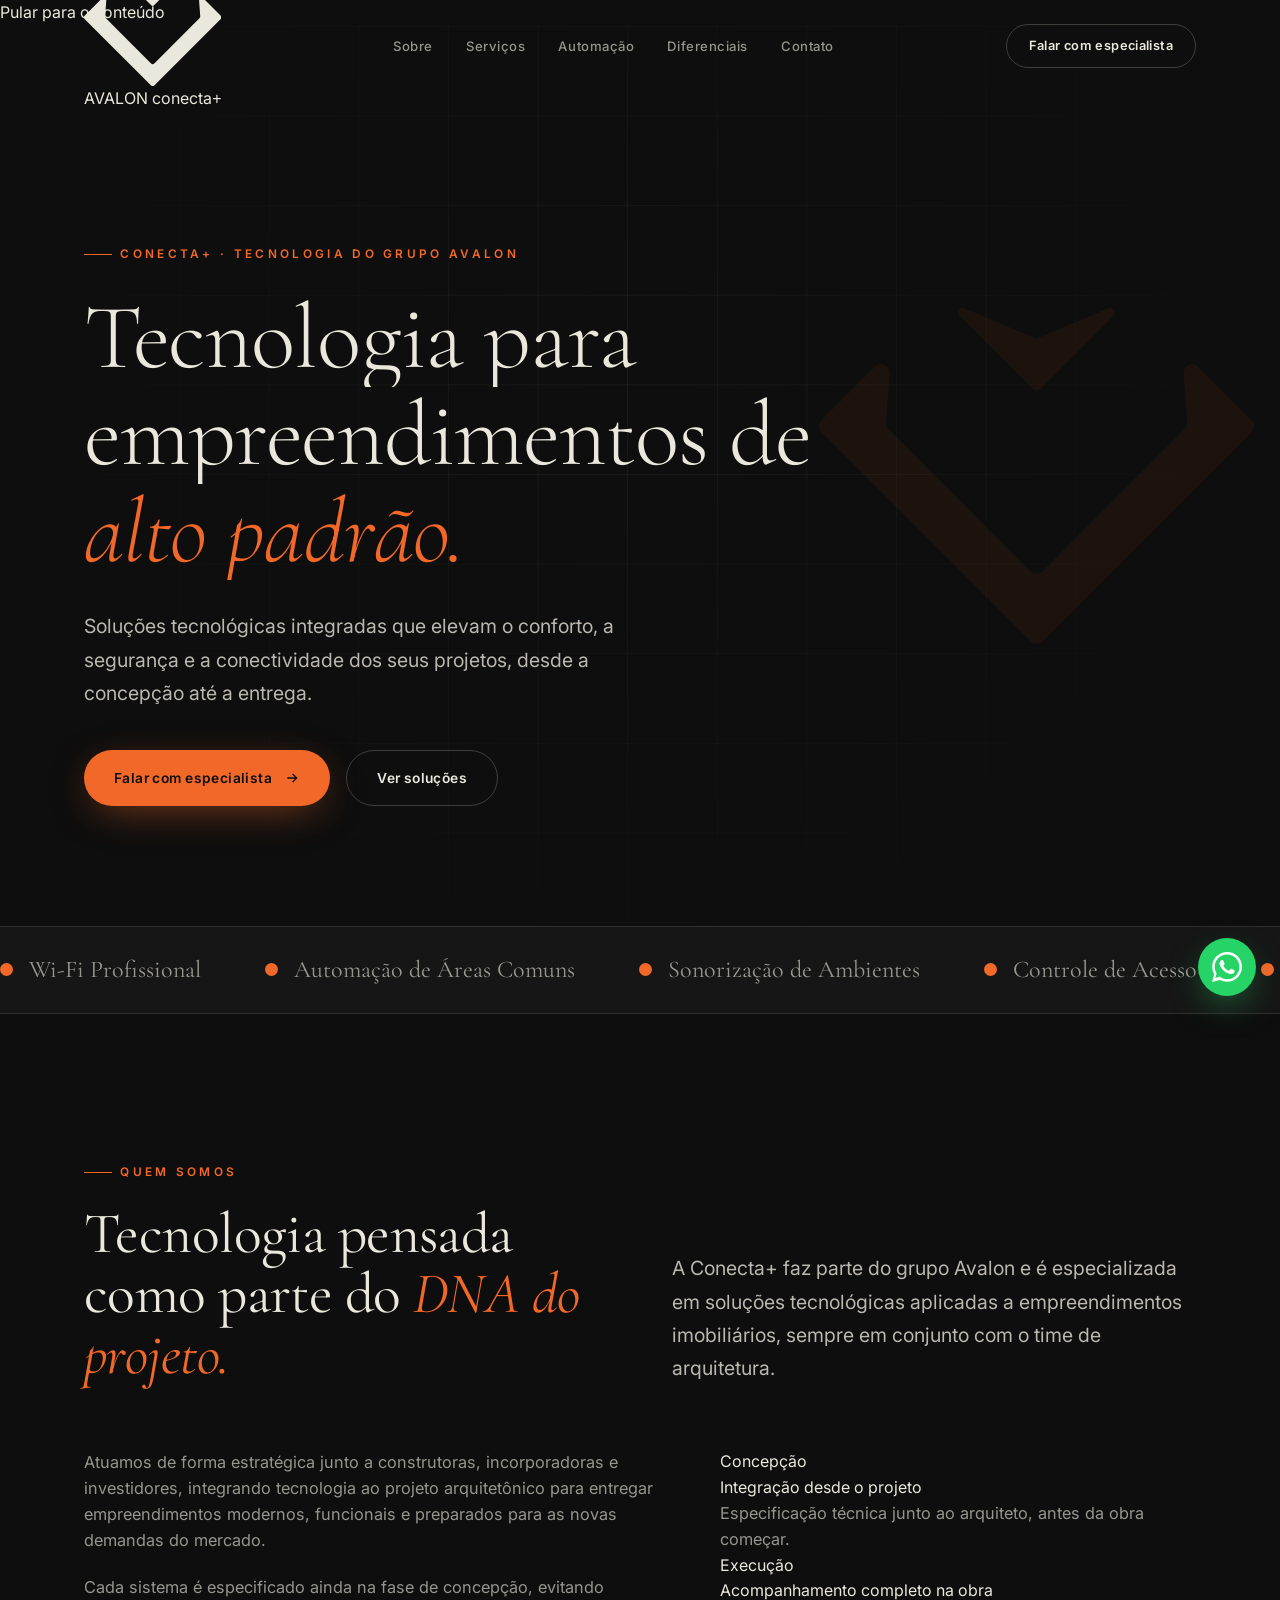
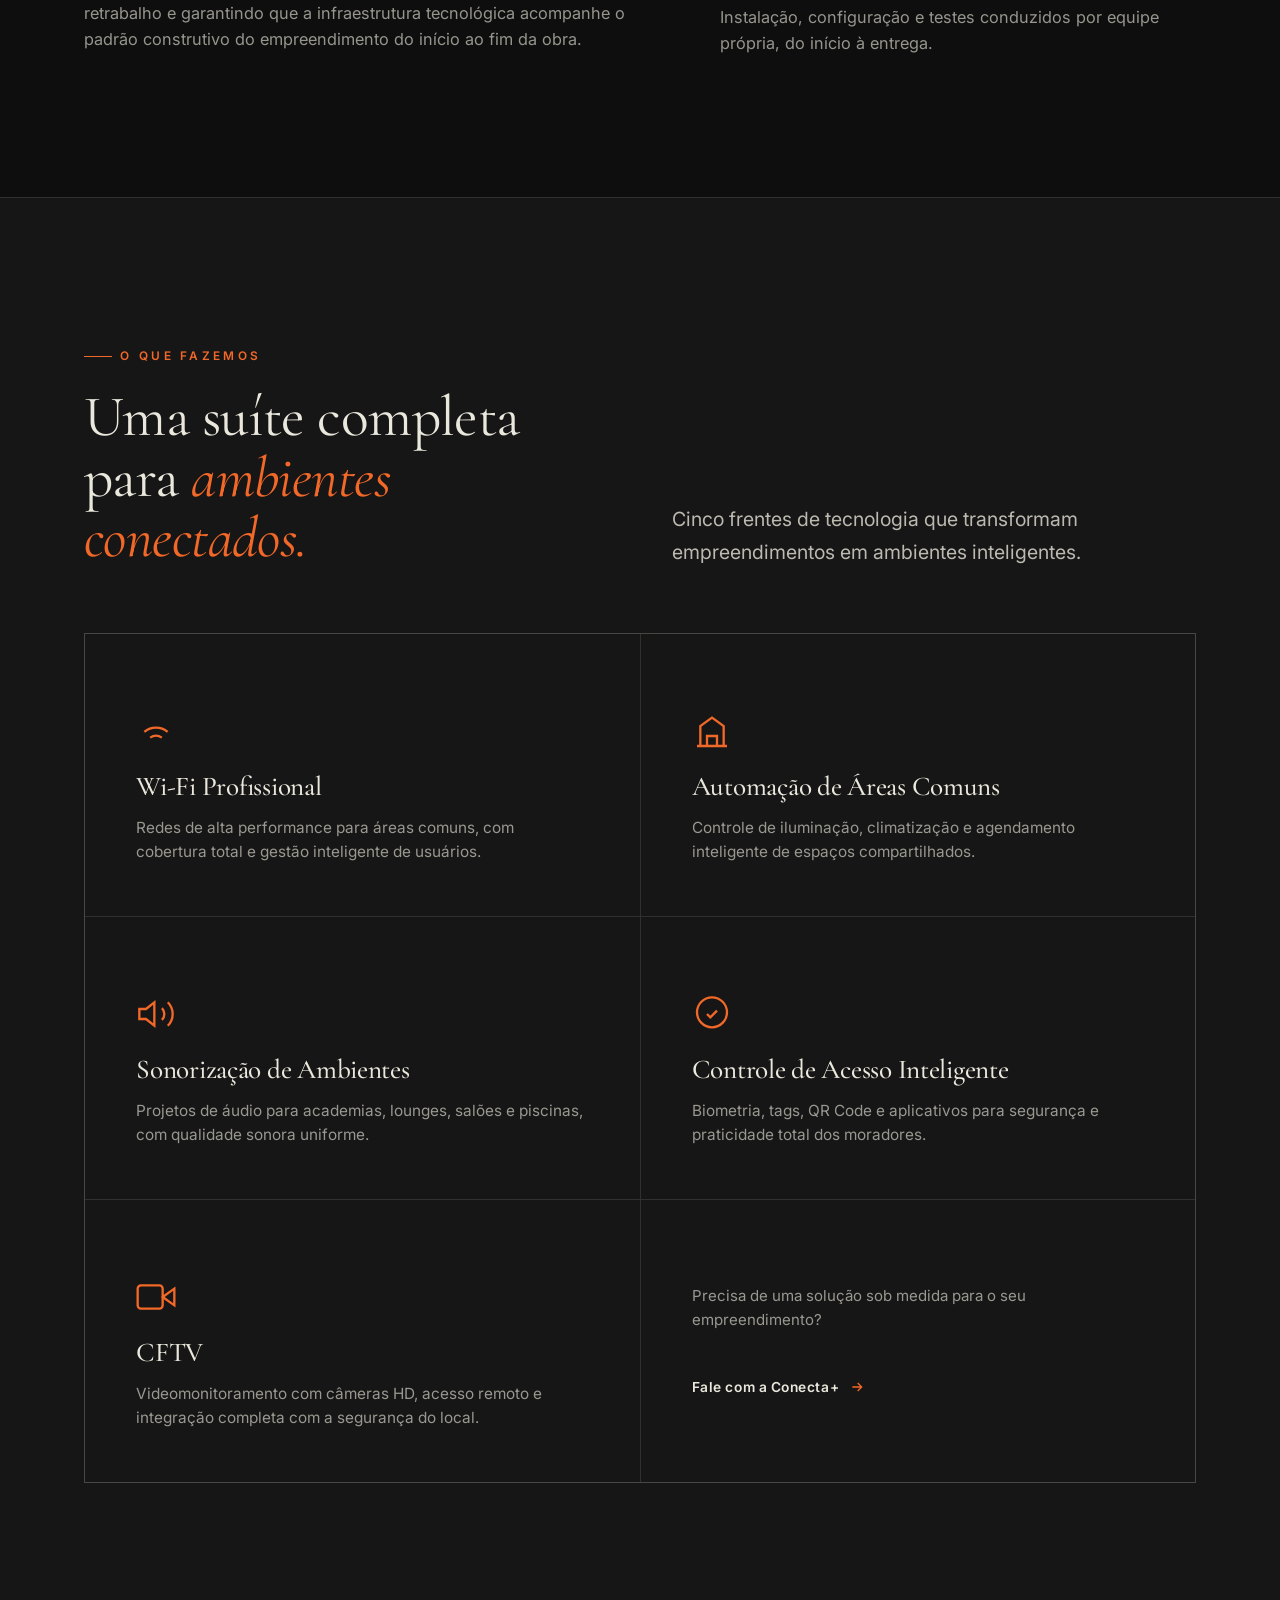
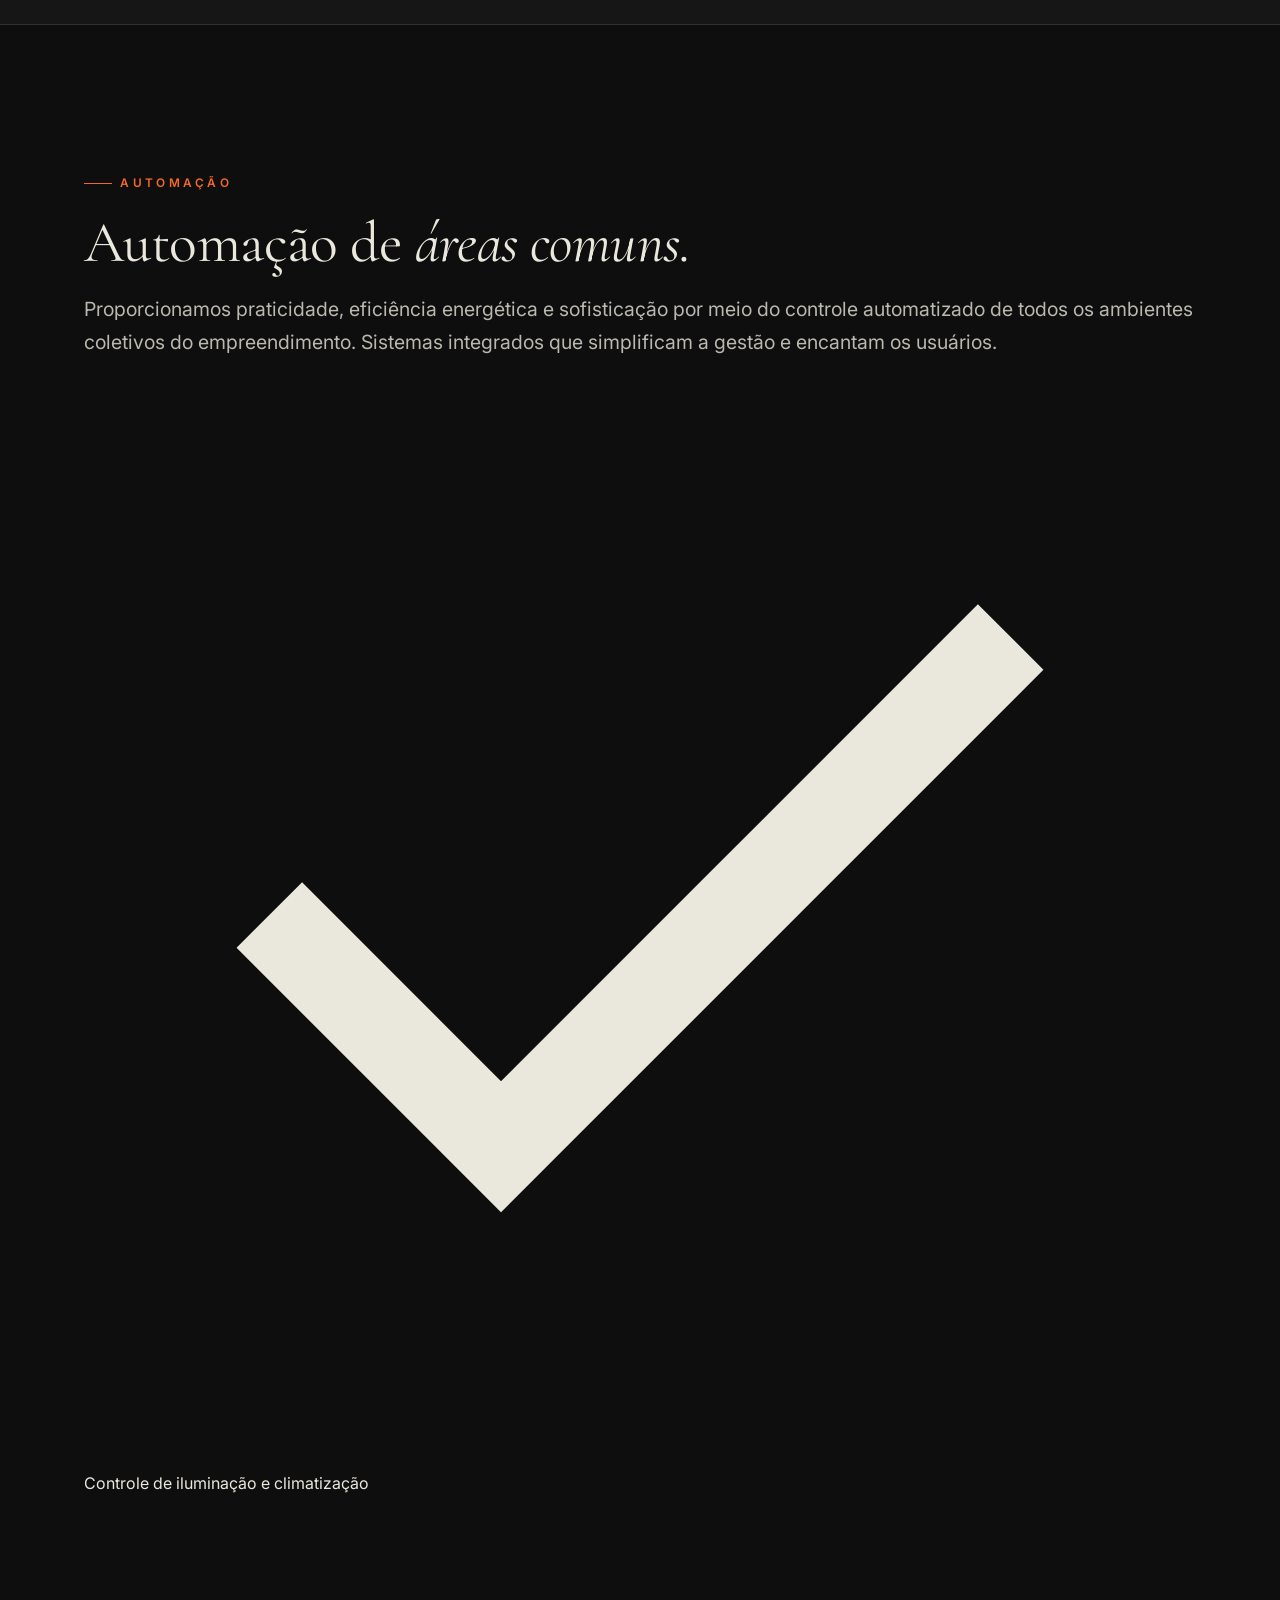
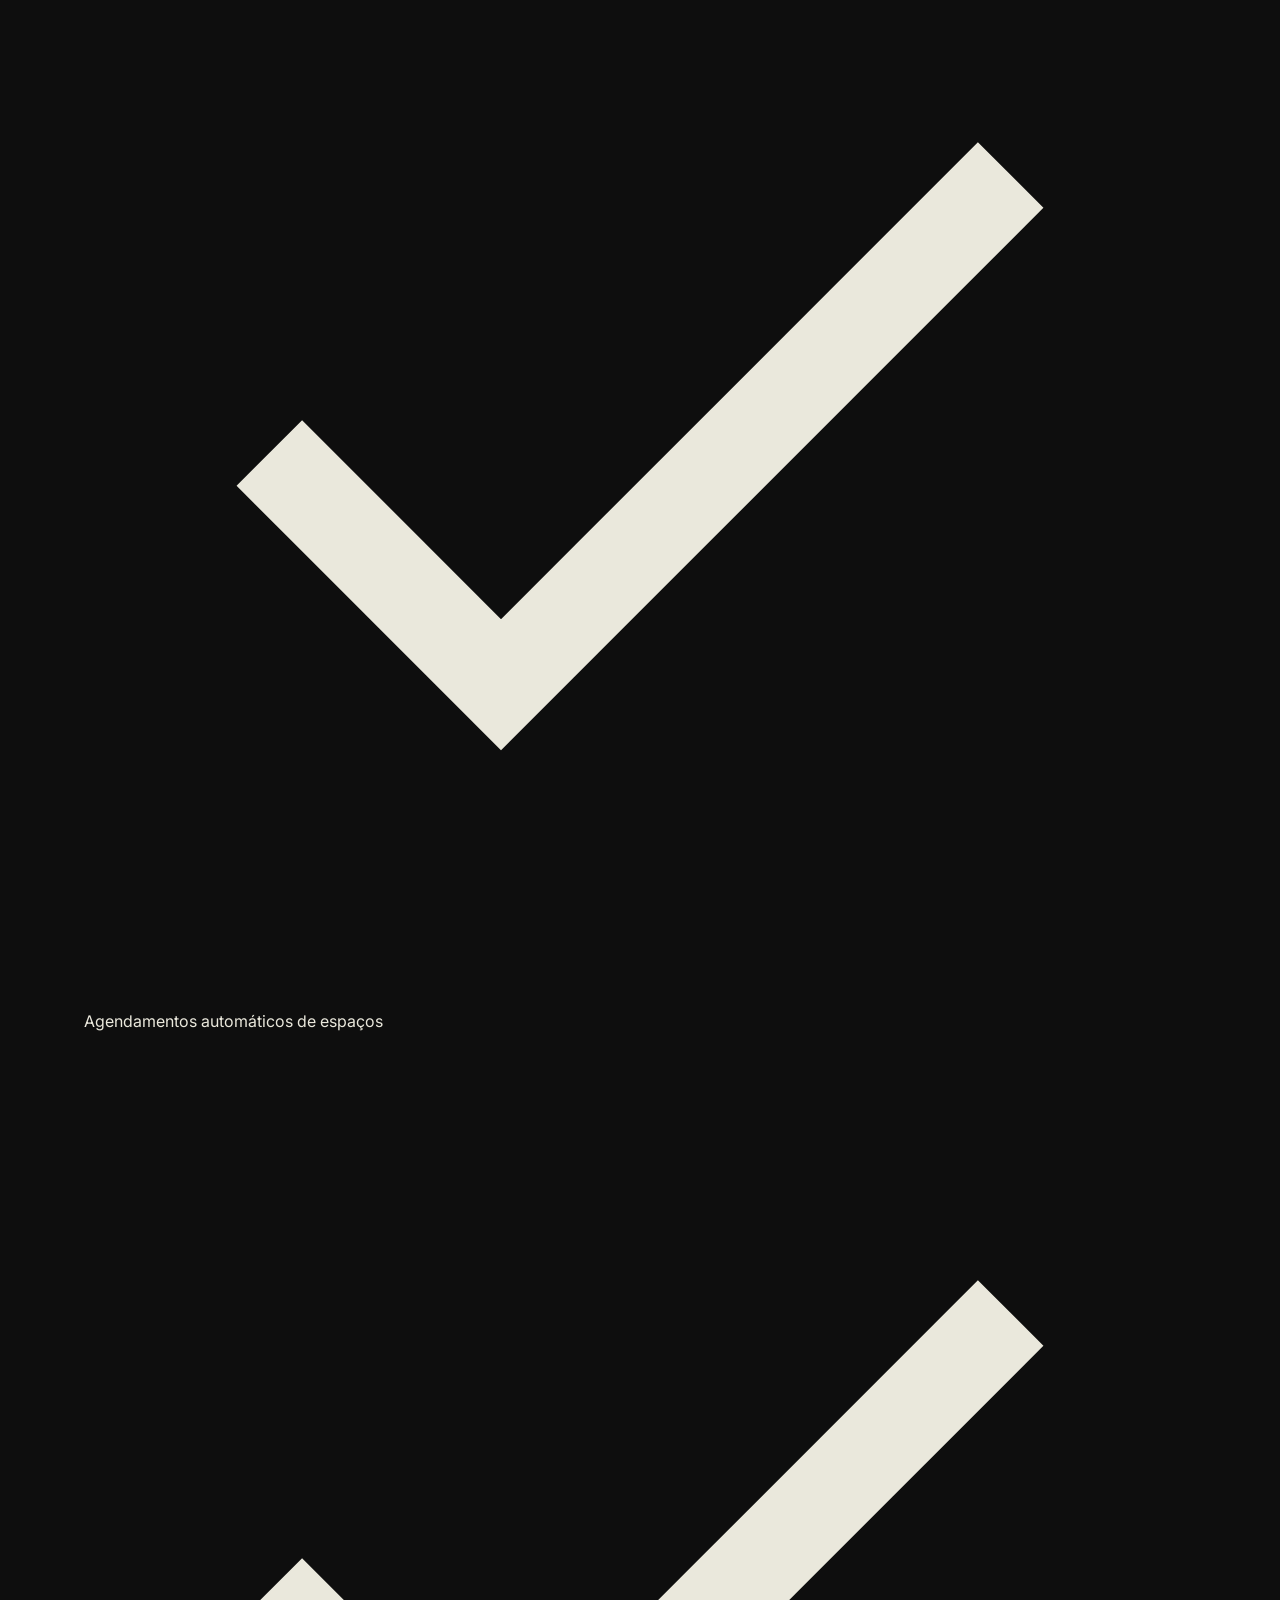
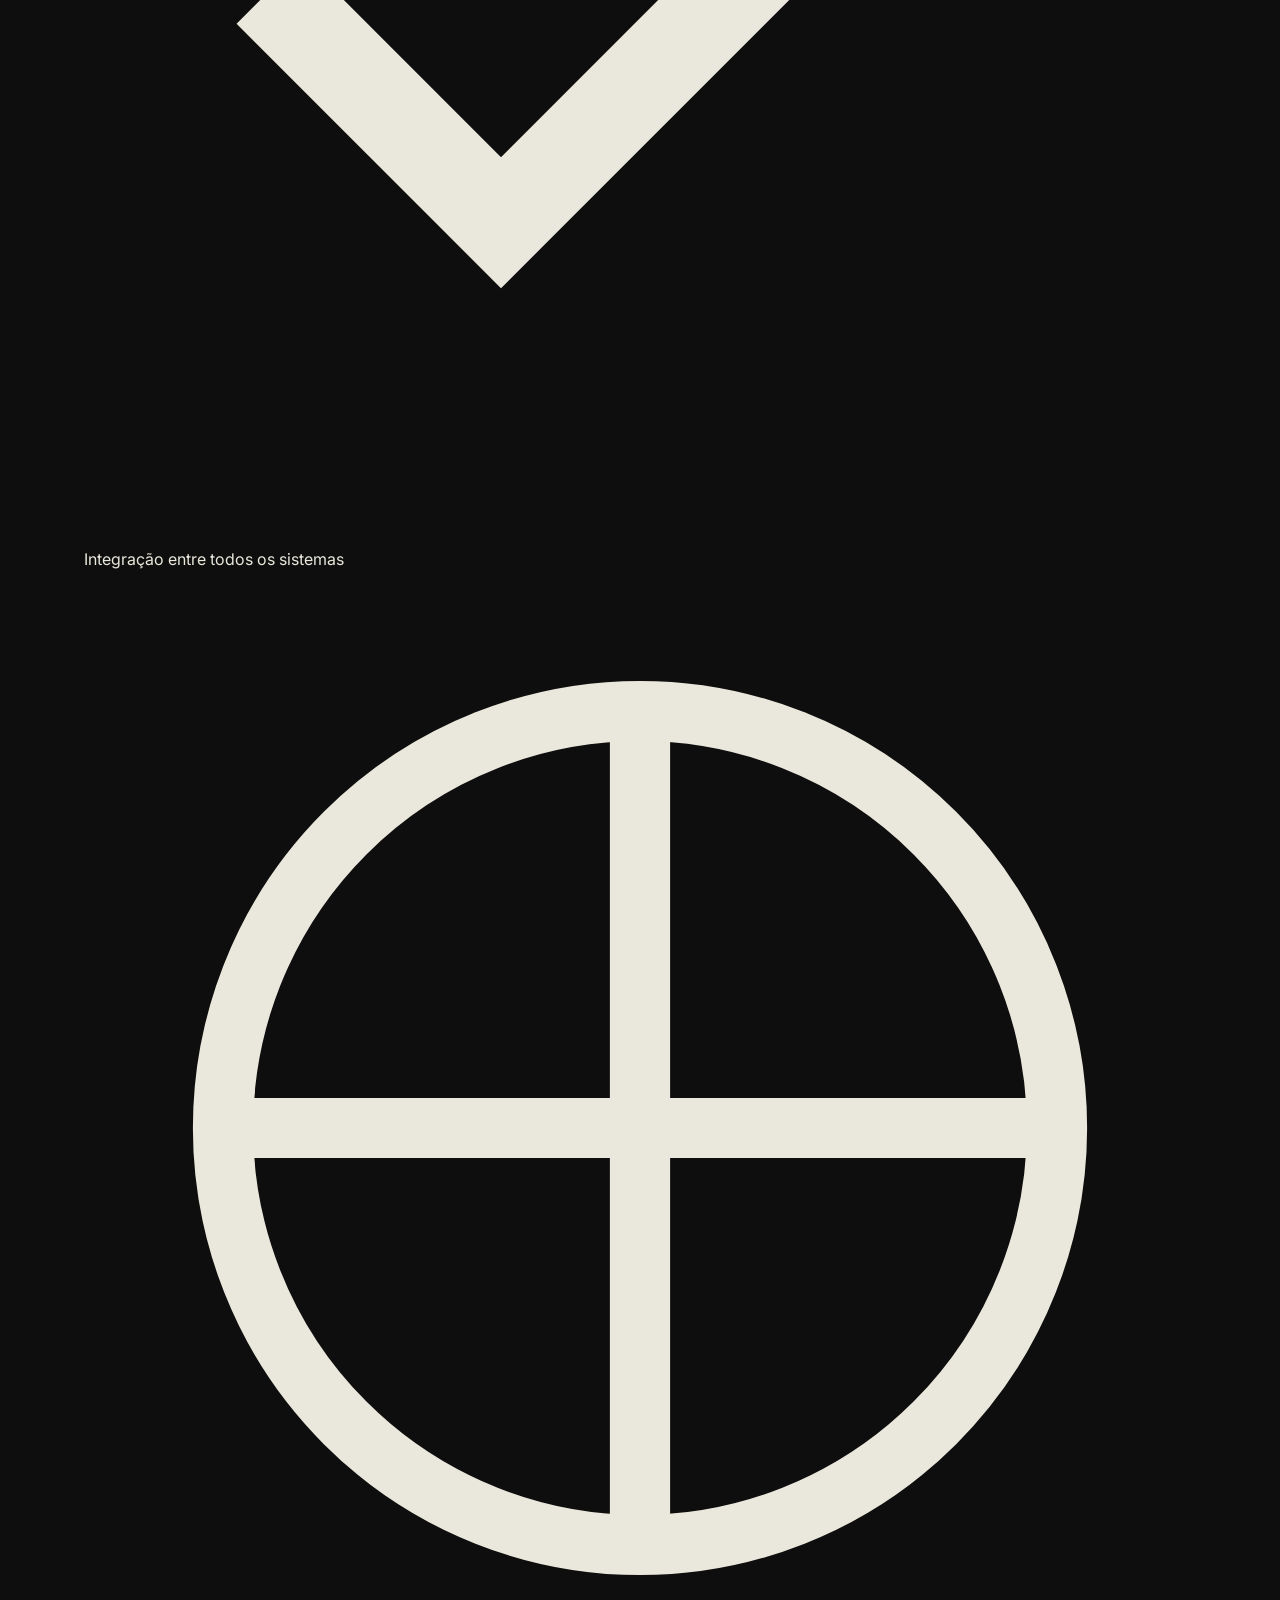
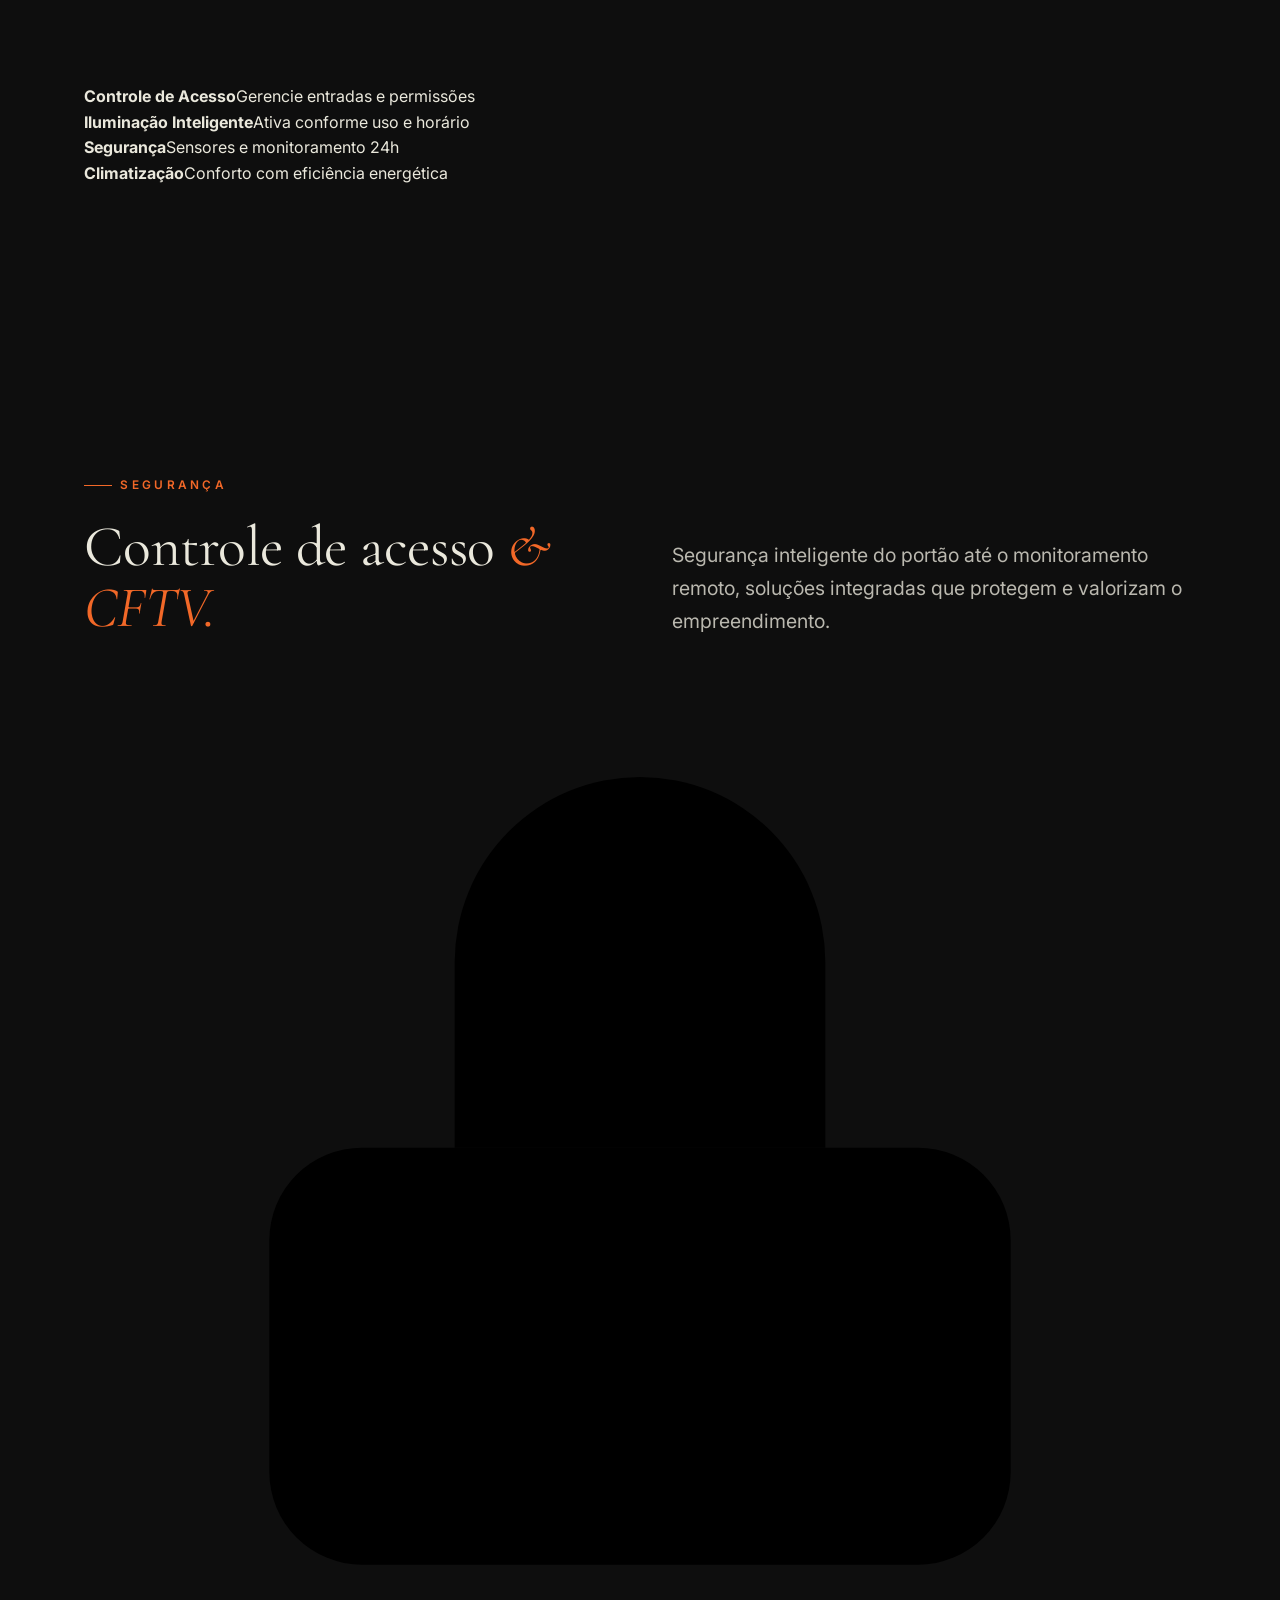
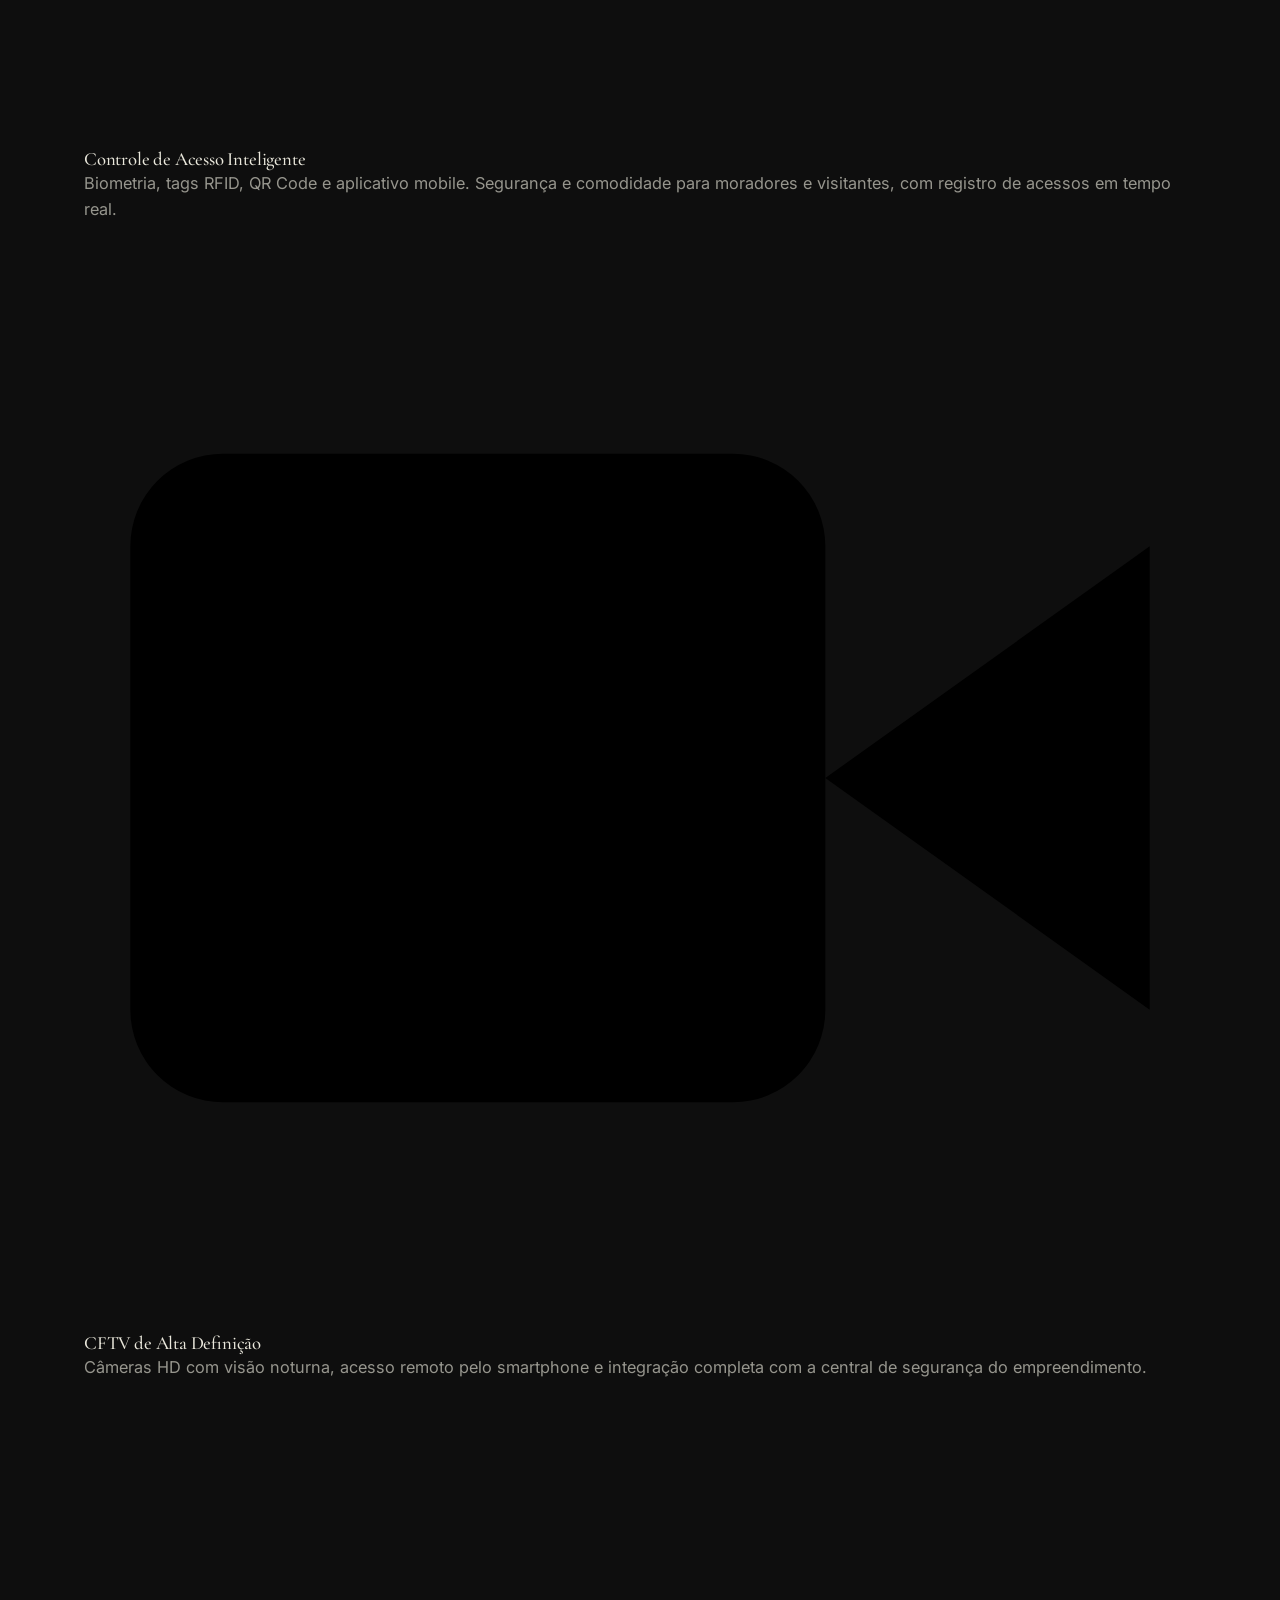
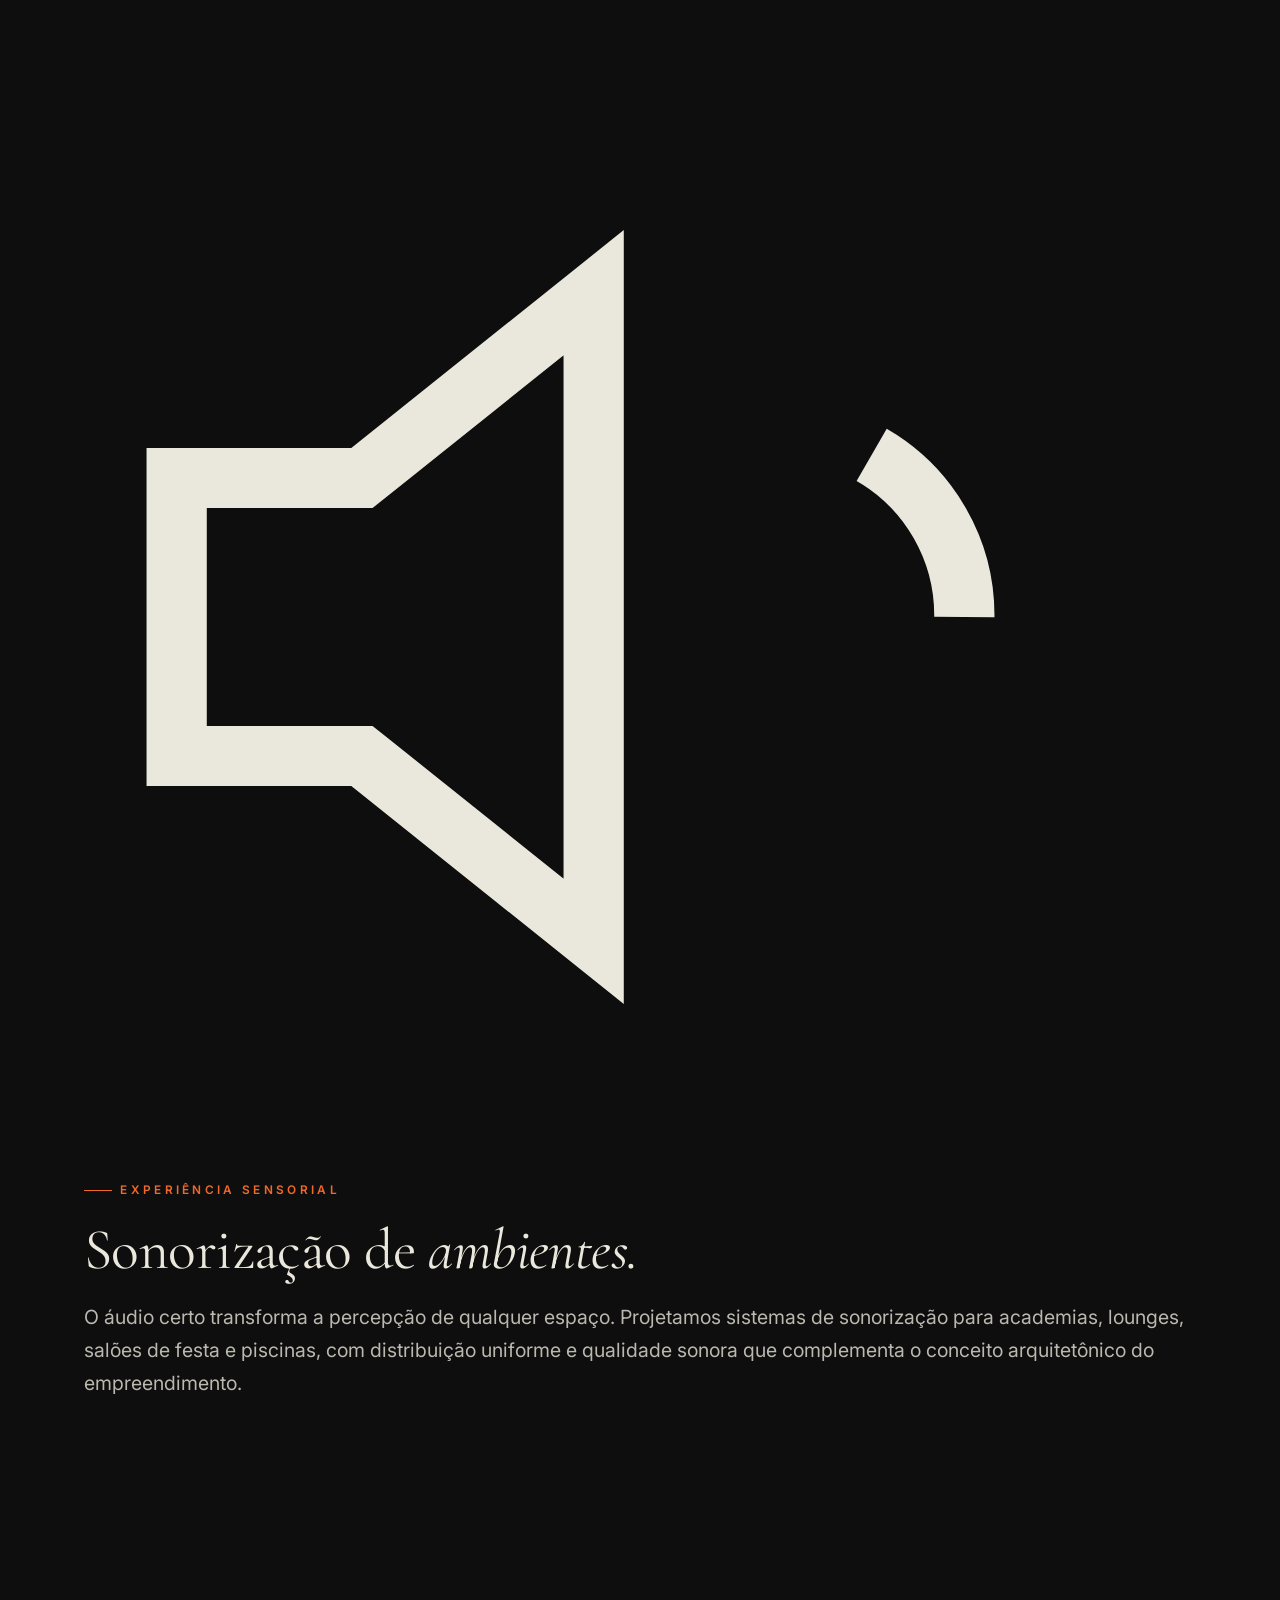
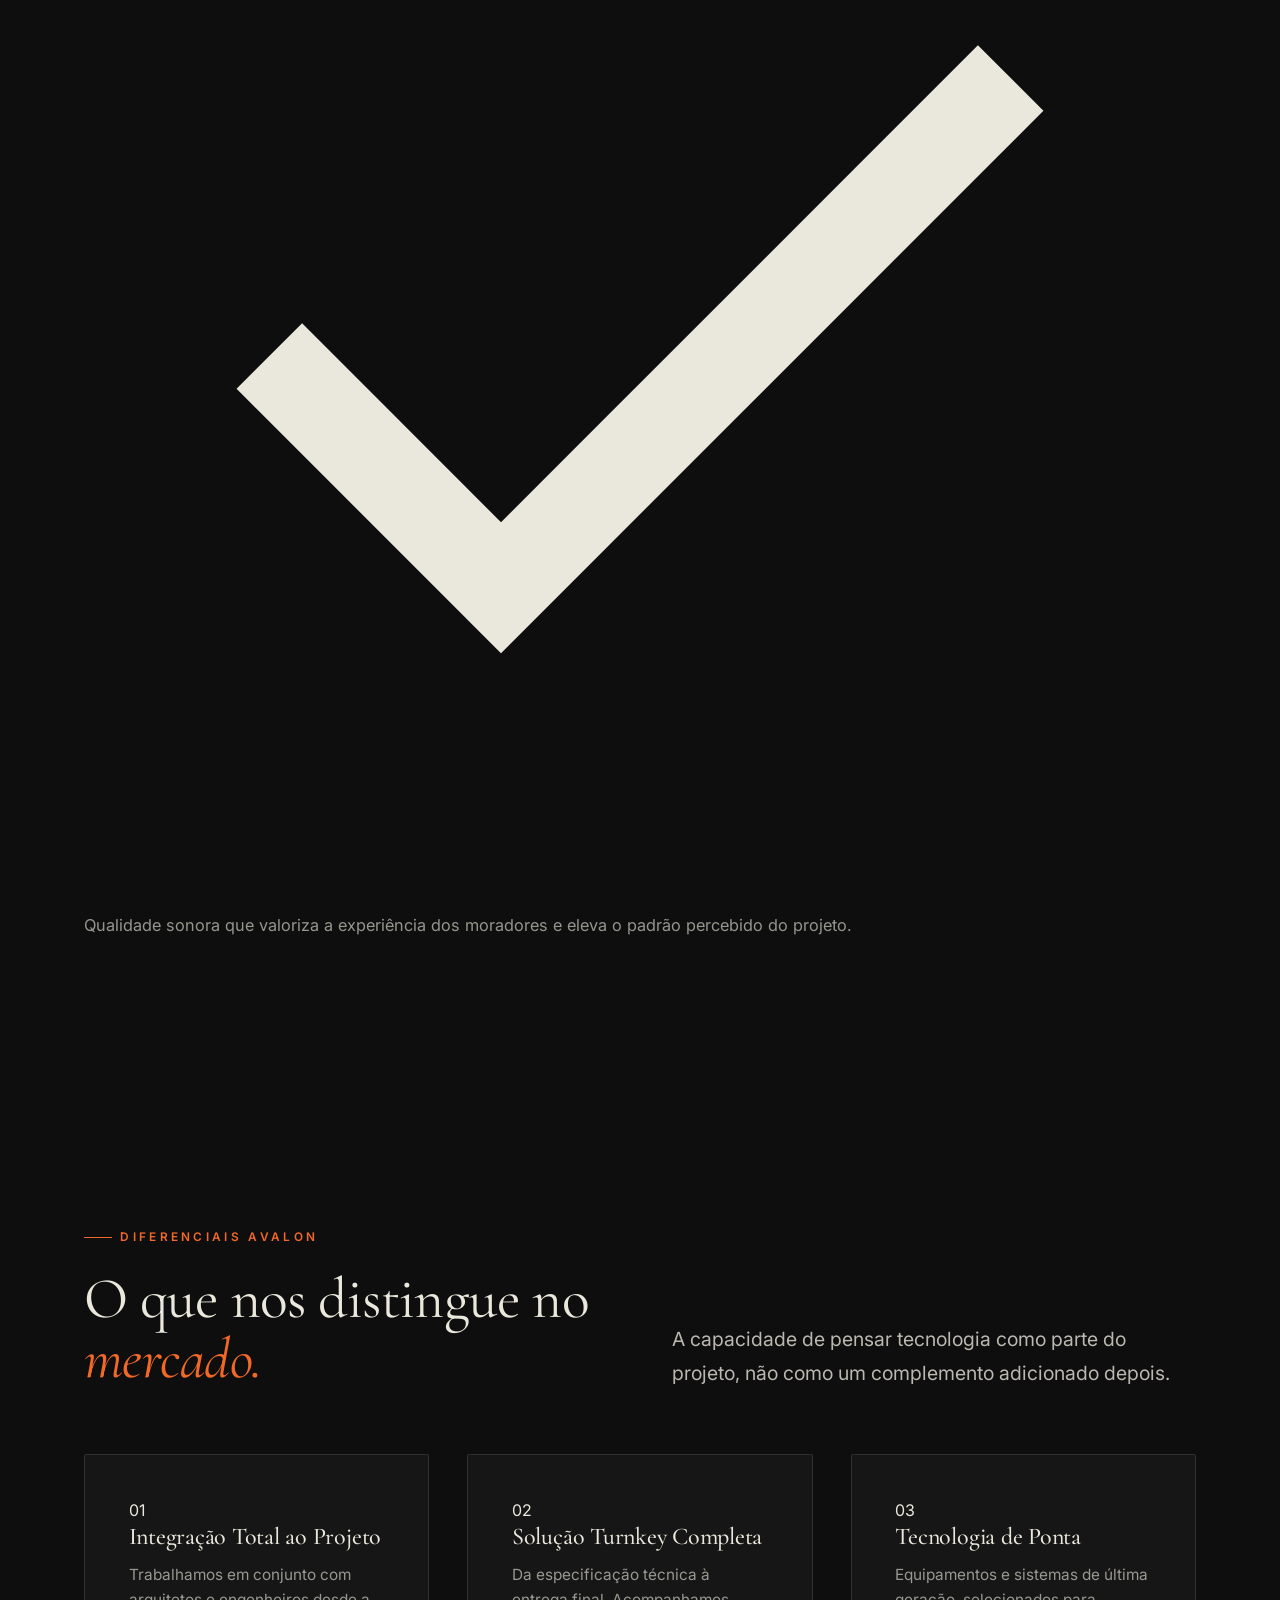
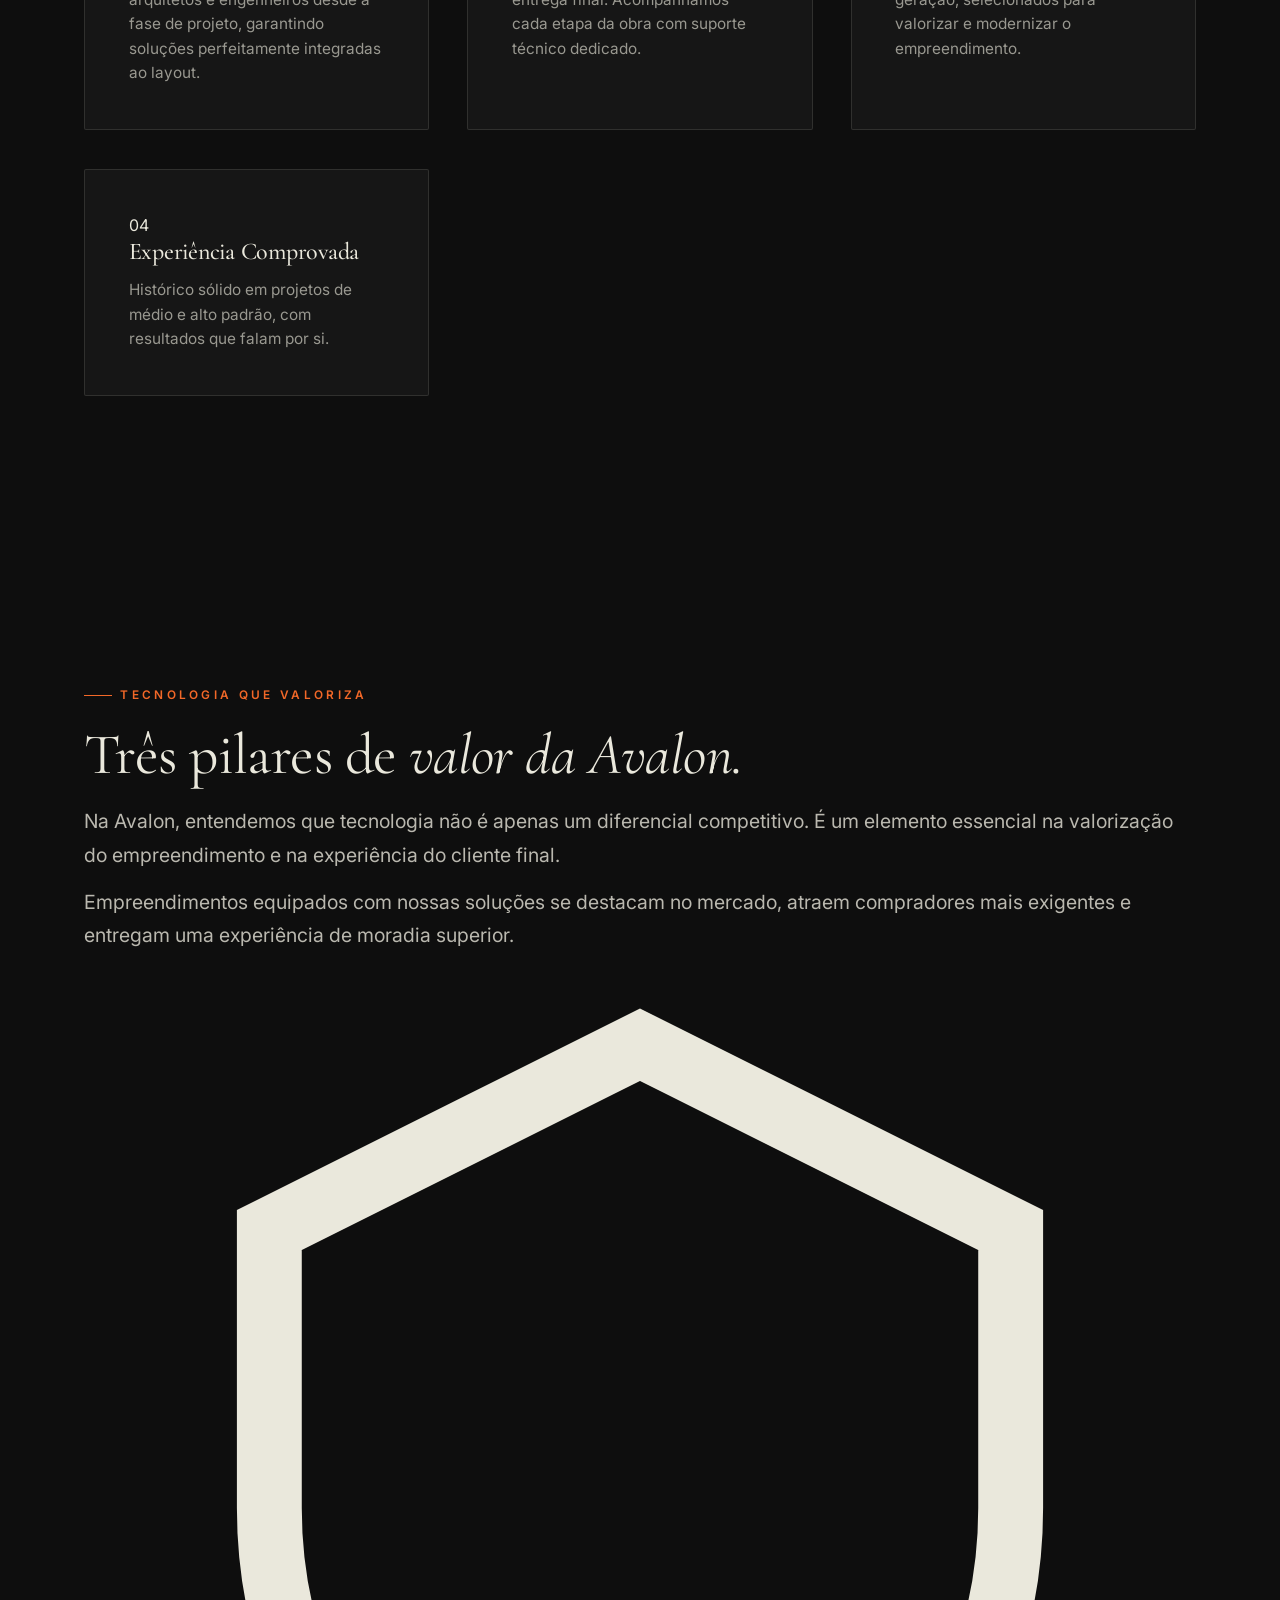
==== commit aaa629f3: "Add files via upload" ====
--- a/index.html
+++ b/index.html
@@ -5,14 +5,13 @@
 <meta name="viewport" content="width=device-width, initial-scale=1">
 
 <!-- ============ SEO ============ -->
-<title>Avalon | Turnkey — Arquitetura, Automação e Design de Alto Padrão em Balneário Camboriú</title>
-<meta name="description" content="A Avalon entrega projetos turnkey (chave na mão) em Balneário Camboriú: arquitetura, design de interiores, marcenaria personalizada e automação residencial. Do conceito à entrega, sem dor de cabeça.">
-<meta name="keywords" content="turnkey Balneário Camboriú, automação residencial, design de interiores, arquitetura de alto padrão, casa inteligente, marcenaria personalizada, reforma chave na mão, Avalon">
-<meta name="author" content="Avalon | Turnkey">
+<title>Avalon Tech | Conecta+ · Automação para Empreendimentos de Alto Padrão</title>
+<meta name="description" content="A Conecta+, tecnologia do grupo Avalon, integra automação, Wi-Fi profissional, CFTV, sonorização e controle de acesso a empreendimentos de alto padrão em Balneário Camboriú. Tecnologia pensada desde o projeto até a entrega.">
+<meta name="keywords" content="automação residencial Balneário Camboriú, automação de condomínios, CFTV para empreendimentos, controle de acesso inteligente, Wi-Fi profissional para prédios, Conecta+, Avalon Tech, tecnologia para construtoras">
+<meta name="author" content="Avalon Tech | Conecta+">
 <meta name="robots" content="index, follow">
-<link rel="canonical" href="https://dudufrg.github.io/Avalon/">
-
-<!-- Geo -->
+<link rel="canonical" href="https://tech.avalontk.com.br/">
+
 <meta name="geo.region" content="BR-SC">
 <meta name="geo.placename" content="Balneário Camboriú">
 <meta name="geo.position" content="-26.9906;-48.6353">
@@ -21,19 +20,21 @@
 <!-- Open Graph -->
 <meta property="og:type" content="website">
 <meta property="og:locale" content="pt_BR">
-<meta property="og:site_name" content="Avalon | Turnkey">
-<meta property="og:title" content="Avalon | Turnkey — Arquitetura, Automação e Design de Alto Padrão">
-<meta property="og:description" content="Ambientes exclusivos e inteligentes em Balneário Camboriú. Do conceito à entrega, sem dor de cabeça.">
-<meta property="og:url" content="https://dudufrg.github.io/Avalon/">
-<meta property="og:image" content="https://dudufrg.github.io/Avalon/assets/favicon-512.png">
+<meta property="og:site_name" content="Avalon Tech | Conecta+">
+<meta property="og:title" content="Avalon Tech | Conecta+ · Automação para Empreendimentos de Alto Padrão">
+<meta property="og:description" content="Soluções tecnológicas integradas que elevam o conforto, a segurança e a conectividade dos seus projetos, desde a concepção até a entrega.">
+<meta property="og:url" content="https://tech.avalontk.com.br/">
+<meta property="og:image" content="https://tech.avalontk.com.br/assets/og-image.jpg">
+<meta property="og:image:width" content="1200">
+<meta property="og:image:height" content="630">
 
 <!-- Twitter -->
 <meta name="twitter:card" content="summary_large_image">
-<meta name="twitter:title" content="Avalon | Turnkey — Arquitetura, Automação e Design de Alto Padrão">
-<meta name="twitter:description" content="Ambientes exclusivos e inteligentes em Balneário Camboriú. Do conceito à entrega, sem dor de cabeça.">
-<meta name="twitter:image" content="https://dudufrg.github.io/Avalon/assets/favicon-512.png">
-
-<meta name="theme-color" content="#0e0e0e">
+<meta name="twitter:title" content="Avalon Tech | Conecta+ · Automação para Empreendimentos de Alto Padrão">
+<meta name="twitter:description" content="Soluções tecnológicas integradas que elevam o conforto, a segurança e a conectividade dos seus projetos, desde a concepção até a entrega.">
+<meta name="twitter:image" content="https://tech.avalontk.com.br/assets/og-image.jpg">
+
+<meta name="theme-color" content="#0a0d0c">
 
 <!-- ============ Favicon ============ -->
 <link rel="icon" href="assets/favicon.ico" sizes="any">
@@ -41,6 +42,9 @@
 <link rel="icon" type="image/png" sizes="16x16" href="assets/favicon-16.png">
 <link rel="apple-touch-icon" href="assets/apple-touch-icon.png">
 
+<!-- ============ AEO/GEO: mapa do site para IA ============ -->
+<link rel="llms-txt" href="/llms.txt">
+
 <!-- ============ Fonts ============ -->
 <link rel="preconnect" href="https://fonts.googleapis.com">
 <link rel="preconnect" href="https://fonts.gstatic.com" crossorigin>
@@ -52,14 +56,15 @@
 <script type="application/ld+json">
 {
   "@context": "https://schema.org",
-  "@type": "HomeAndConstructionBusiness",
-  "name": "Avalon | Turnkey",
-  "alternateName": "Avalon Interiores",
-  "description": "Projetos turnkey (chave na mão) de arquitetura, design de interiores, marcenaria personalizada e automação residencial em Balneário Camboriú.",
-  "url": "https://dudufrg.github.io/Avalon/",
+  "@type": "LocalBusiness",
+  "@id": "https://tech.avalontk.com.br/#business",
+  "name": "Avalon Tech | Conecta+",
+  "alternateName": "Conecta+ Tecnologia",
+  "description": "Empresa de tecnologia do grupo Avalon especializada em automação, Wi-Fi profissional, CFTV, sonorização e controle de acesso para empreendimentos imobiliários de alto padrão.",
+  "url": "https://tech.avalontk.com.br/",
   "telephone": "+55-47-3514-6722",
   "email": "contato@avalontech.com.br",
-  "image": "https://dudufrg.github.io/Avalon/assets/favicon-512.png",
+  "image": "https://tech.avalontk.com.br/assets/og-image.jpg",
   "priceRange": "$$$",
   "address": {
     "@type": "PostalAddress",
@@ -75,19 +80,44 @@
     "dayOfWeek": ["Monday","Tuesday","Wednesday","Thursday","Friday"],
     "opens": "08:00", "closes": "17:30"
   }],
-  "sameAs": ["https://www.instagram.com/avalontk_/"],
-  "aggregateRating": {
-    "@type": "AggregateRating",
-    "ratingValue": "4.9",
-    "reviewCount": "13"
-  },
-  "areaServed": { "@type": "City", "name": "Balneário Camboriú" }
+  "parentOrganization": { "@type": "Organization", "name": "Avalon", "url": "https://avalontk.com.br/" },
+  "areaServed": { "@type": "City", "name": "Balneário Camboriú" },
+  "sameAs": ["https://www.instagram.com/avalontk_/"]
+}
+</script>
+<script type="application/ld+json">
+{
+  "@context": "https://schema.org",
+  "@type": "FAQPage",
+  "mainEntity": [
+    {
+      "@type": "Question",
+      "name": "O que é a Conecta+ e qual a relação com a Avalon?",
+      "acceptedAnswer": { "@type": "Answer", "text": "A Conecta+ é a frente de tecnologia do grupo Avalon. Ela integra automação, redes, segurança eletrônica e sonorização diretamente ao projeto arquitetônico de empreendimentos imobiliários, atuando junto a construtoras, incorporadoras e investidores." }
+    },
+    {
+      "@type": "Question",
+      "name": "A Conecta+ atende apenas empreendimentos novos?",
+      "acceptedAnswer": { "@type": "Answer", "text": "O ponto forte da Conecta+ é a integração desde a concepção do projeto, mas a equipe também desenvolve soluções de automação e segurança para empreendimentos já construídos, adaptando a tecnologia à estrutura existente." }
+    },
+    {
+      "@type": "Question",
+      "name": "Quais tecnologias a Conecta+ instala em um empreendimento?",
+      "acceptedAnswer": { "@type": "Answer", "text": "Wi-Fi profissional de alta performance, automação de áreas comuns como iluminação e climatização, sonorização ambiente, controle de acesso inteligente com biometria e QR Code, e sistemas de CFTV com monitoramento remoto." }
+    },
+    {
+      "@type": "Question",
+      "name": "Como funciona o processo de contratação da Conecta+?",
+      "acceptedAnswer": { "@type": "Answer", "text": "O processo começa com uma consultoria técnica junto ao arquiteto ou construtora, seguida pela especificação dos sistemas, execução completa da instalação e configuração, e suporte contínuo após a entrega do empreendimento." }
+    }
+  ]
 }
 </script>
 </head>
 <body>
 
-<!-- chevron symbol reused throughout -->
+<a href="#main" class="skip-link">Pular para o conteúdo</a>
+
 <svg width="0" height="0" style="position:absolute" aria-hidden="true">
   <symbol id="chevron" viewBox="0 0 617.65 477.36">
     <path fill="currentColor" d="M614,159.41,538.63,84a12.35,12.35,0,0,0-21,9.66l5.17,68.82a12.37,12.37,0,0,1-3.58,9.66l-202,202a11.43,11.43,0,0,1-16.65,0l-202-202a12.37,12.37,0,0,1-3.58-9.66l5.17-68.82A12.35,12.35,0,0,0,79,84l-75.4,75.4a12.33,12.33,0,0,0,0,17.46L300.5,473.76a11.43,11.43,0,0,0,16.65,0L614,176.87A12.35,12.35,0,0,0,614,159.41Z"/>
@@ -95,133 +125,125 @@
   </symbol>
 </svg>
 
-<!-- ============ Preloader ============ -->
 <div class="loader" aria-hidden="true">
   <svg class="loader__mark" viewBox="0 0 617.65 477.36"><use href="#chevron"/></svg>
 </div>
 
-<div class="cursor-glow" aria-hidden="true"></div>
-
-<!-- ============ Header ============ -->
 <header class="header">
   <div class="wrap nav">
-    <a href="#top" class="nav__logo" aria-label="Avalon Turnkey — início">
-      <img src="assets/logo-wordmark.svg" alt="Avalon Turnkey" width="168" height="27">
+    <a href="#top" class="brand" aria-label="Avalon Tech Conecta+, início">
+      <svg class="brand__mark" viewBox="0 0 617.65 477.36" aria-hidden="true"><use href="#chevron"/></svg>
+      <span class="brand__text">
+        <span class="brand__parent">AVALON</span>
+        <span class="brand__name">conecta<em>+</em></span>
+      </span>
     </a>
     <nav class="nav__links" aria-label="Navegação principal">
       <a href="#sobre">Sobre</a>
       <a href="#servicos">Serviços</a>
-      <a href="#processo">Processo</a>
+      <a href="#automacao">Automação</a>
       <a href="#diferenciais">Diferenciais</a>
       <a href="#contato">Contato</a>
     </nav>
-    <a href="#contato" class="nav__cta">Iniciar projeto</a>
+    <a href="#contato" class="nav__cta">Falar com especialista</a>
     <button class="nav__toggle" aria-label="Abrir menu" aria-expanded="false">
       <span></span><span></span>
     </button>
   </div>
 </header>
 
-<!-- mobile menu -->
 <div class="mobile-menu" aria-hidden="true">
   <a href="#sobre">Sobre</a>
   <a href="#servicos">Serviços</a>
-  <a href="#processo">Processo</a>
+  <a href="#automacao">Automação</a>
   <a href="#diferenciais">Diferenciais</a>
   <a href="#contato">Contato</a>
 </div>
 
 <main id="top">
+<div id="main"></div>
 
 <!-- ============ Hero ============ -->
 <section class="hero">
-  <div class="hero__aurora"></div>
+  <div class="hero__glow"></div>
   <div class="hero__grid"></div>
   <svg class="hero__mark" viewBox="0 0 617.65 477.36" aria-hidden="true"><use href="#chevron"/></svg>
   <div class="wrap">
     <div class="hero__inner">
-      <span class="eyebrow">Turnkey · Balneário Camboriú</span>
+      <span class="eyebrow">Conecta+ · Tecnologia do Grupo Avalon</span>
       <h1 class="display hero__title">
-        <span class="ln"><span>Ambientes</span></span>
-        <span class="ln"><span>exclusivos e</span></span>
-        <span class="ln"><span><em>inteligentes.</em></span></span>
+        <span class="ln"><span>Tecnologia para</span></span>
+        <span class="ln"><span>empreendimentos de</span></span>
+        <span class="ln"><span><em>alto padrão.</em></span></span>
       </h1>
       <p class="lead hero__sub">
-        Arquitetura, design de interiores e automação reunidos em um único projeto chave na mão.
-        Do conceito à entrega, cuidamos de cada detalhe para que você só precise abrir a porta.
+        Soluções tecnológicas integradas que elevam o conforto, a segurança e a conectividade
+        dos seus projetos, desde a concepção até a entrega.
       </p>
       <div class="hero__actions">
         <a href="#contato" class="btn btn--primary">
-          Conversar com a Avalon
+          Falar com especialista
           <svg viewBox="0 0 24 24" fill="none" stroke="currentColor" stroke-width="2"><path d="M5 12h14M13 6l6 6-6 6"/></svg>
         </a>
         <a href="#servicos" class="btn btn--ghost">Ver soluções</a>
       </div>
     </div>
   </div>
-  <a href="#sobre" class="hero__cue" aria-label="Rolar para baixo">
-    <span>Explore</span>
-    <svg viewBox="0 0 617.65 477.36"><use href="#chevron"/></svg>
-  </a>
 </section>
 
 <!-- ============ Marquee ============ -->
 <div class="marquee" aria-hidden="true">
   <div class="marquee__track">
-    <span class="marquee__item">Arquitetura <svg viewBox="0 0 617.65 477.36"><use href="#chevron"/></svg></span>
-    <span class="marquee__item">Design de Interiores <svg viewBox="0 0 617.65 477.36"><use href="#chevron"/></svg></span>
-    <span class="marquee__item">Automação Residencial <svg viewBox="0 0 617.65 477.36"><use href="#chevron"/></svg></span>
-    <span class="marquee__item">Marcenaria Personalizada <svg viewBox="0 0 617.65 477.36"><use href="#chevron"/></svg></span>
-    <span class="marquee__item">Casa Inteligente <svg viewBox="0 0 617.65 477.36"><use href="#chevron"/></svg></span>
-    <!-- duplicate for seamless loop -->
-    <span class="marquee__item">Arquitetura <svg viewBox="0 0 617.65 477.36"><use href="#chevron"/></svg></span>
-    <span class="marquee__item">Design de Interiores <svg viewBox="0 0 617.65 477.36"><use href="#chevron"/></svg></span>
-    <span class="marquee__item">Automação Residencial <svg viewBox="0 0 617.65 477.36"><use href="#chevron"/></svg></span>
-    <span class="marquee__item">Marcenaria Personalizada <svg viewBox="0 0 617.65 477.36"><use href="#chevron"/></svg></span>
-    <span class="marquee__item">Casa Inteligente <svg viewBox="0 0 617.65 477.36"><use href="#chevron"/></svg></span>
+    <span class="marquee__item"><svg viewBox="0 0 8 8"><circle cx="4" cy="4" r="4" fill="currentColor"/></svg>Wi-Fi Profissional</span>
+    <span class="marquee__item"><svg viewBox="0 0 8 8"><circle cx="4" cy="4" r="4" fill="currentColor"/></svg>Automação de Áreas Comuns</span>
+    <span class="marquee__item"><svg viewBox="0 0 8 8"><circle cx="4" cy="4" r="4" fill="currentColor"/></svg>Sonorização de Ambientes</span>
+    <span class="marquee__item"><svg viewBox="0 0 8 8"><circle cx="4" cy="4" r="4" fill="currentColor"/></svg>Controle de Acesso</span>
+    <span class="marquee__item"><svg viewBox="0 0 8 8"><circle cx="4" cy="4" r="4" fill="currentColor"/></svg>CFTV</span>
+    <span class="marquee__item"><svg viewBox="0 0 8 8"><circle cx="4" cy="4" r="4" fill="currentColor"/></svg>Wi-Fi Profissional</span>
+    <span class="marquee__item"><svg viewBox="0 0 8 8"><circle cx="4" cy="4" r="4" fill="currentColor"/></svg>Automação de Áreas Comuns</span>
+    <span class="marquee__item"><svg viewBox="0 0 8 8"><circle cx="4" cy="4" r="4" fill="currentColor"/></svg>Sonorização de Ambientes</span>
+    <span class="marquee__item"><svg viewBox="0 0 8 8"><circle cx="4" cy="4" r="4" fill="currentColor"/></svg>Controle de Acesso</span>
+    <span class="marquee__item"><svg viewBox="0 0 8 8"><circle cx="4" cy="4" r="4" fill="currentColor"/></svg>CFTV</span>
   </div>
 </div>
 
-<!-- ============ Sobre ============ -->
+<!-- ============ Quem Somos ============ -->
 <section class="section-pad" id="sobre">
   <div class="wrap">
     <div class="intro reveal">
       <div class="intro__head">
         <span class="eyebrow">Quem somos</span>
-        <h2 class="h-section">Uma só equipe para <em>transformar</em> o seu espaço por completo.</h2>
+        <h2 class="h-section">Tecnologia pensada como parte do <em>DNA do projeto.</em></h2>
       </div>
       <p class="lead">
-        A Avalon nasceu para unir design sofisticado, inovação tecnológica e praticidade em um único lugar.
-        Atuamos no mercado turnkey, entregando ambientes prontos para morar ou operar, sem etapas soltas
-        e sem preocupações.
+        A Conecta+ faz parte do grupo Avalon e é especializada em soluções tecnológicas aplicadas
+        a empreendimentos imobiliários, sempre em conjunto com o time de arquitetura.
       </p>
     </div>
 
     <div class="about__body">
       <div class="about__lead reveal">
         <p>
-          Cuidamos de cada fase do projeto: arquitetura, design de interiores, marcenaria personalizada,
-          móveis soltos, eletrodomésticos e automação integrada. Cada ambiente é pensado para ser funcional,
-          elegante e totalmente adaptado ao seu estilo de vida.
+          Atuamos de forma estratégica junto a construtoras, incorporadoras e investidores,
+          integrando tecnologia ao projeto arquitetônico para entregar empreendimentos modernos,
+          funcionais e preparados para as novas demandas do mercado.
         </p>
         <p>
-          Seja um imóvel residencial de alto padrão, um investimento estratégico ou um espaço corporativo
-          diferenciado, nossa entrega é a mesma: detalhe por detalhe, pensado para agregar valor e proporcionar
-          bem-estar.
+          Cada sistema é especificado ainda na fase de concepção, evitando retrabalho e garantindo
+          que a infraestrutura tecnológica acompanhe o padrão construtivo do empreendimento do
+          início ao fim da obra.
         </p>
       </div>
-      <div class="about__stats reveal" data-delay="1">
-        <div class="stat">
-          <span class="stat__num" data-count="4.9">0</span>
-          <span class="stat__label">Avaliação no Google em 13 avaliações</span>
-        </div>
-        <div class="stat">
-          <span class="stat__num"><span data-count="100">0</span><span>%</span></span>
-          <span class="stat__label">Gestão chave na mão, do conceito à entrega</span>
-        </div>
-        <div class="stat">
-          <span class="stat__num"><span data-count="4">0</span>k+</span>
-          <span class="stat__label">Comunidade acompanhando os projetos no Instagram</span>
+      <div class="badges reveal" data-delay="1">
+        <div class="badge">
+          <div class="badge__label">Concepção</div>
+          <div class="badge__title">Integração desde o projeto</div>
+          <p>Especificação técnica junto ao arquiteto, antes da obra começar.</p>
+        </div>
+        <div class="badge">
+          <div class="badge__label">Execução</div>
+          <div class="badge__title">Acompanhamento completo na obra</div>
+          <p>Instalação, configuração e testes conduzidos por equipe própria, do início à entrega.</p>
         </div>
       </div>
     </div>
@@ -234,177 +256,259 @@
     <div class="intro reveal">
       <div class="intro__head">
         <span class="eyebrow">O que fazemos</span>
-        <h2 class="h-section">Soluções inteligentes e <em>personalizadas.</em></h2>
-      </div>
-      <p class="lead">Quatro frentes que trabalham juntas para entregar um espaço completo, bonito e conectado.</p>
+        <h2 class="h-section">Uma suíte completa para <em>ambientes conectados.</em></h2>
+      </div>
+      <p class="lead">Cinco frentes de tecnologia que transformam empreendimentos em ambientes inteligentes.</p>
     </div>
 
     <div class="svc-grid">
       <article class="svc reveal">
-        <span class="svc__no">01</span>
-        <div class="svc__icon"><svg viewBox="0 0 24 24"><path d="M3 21h18M5 21V8l7-5 7 5v13M9 21v-6h6v6"/></svg></div>
-        <h3>Turnkey (Chave na Mão)</h3>
-        <p>Assumimos a gestão completa do projeto, da concepção à entrega final, garantindo um espaço pronto para morar ou operar sem burocracia.</p>
-        <span class="svc__arrow">Saiba mais <svg viewBox="0 0 24 24" fill="none" stroke-width="2"><path d="M5 12h14M13 6l6 6-6 6"/></svg></span>
-      </article>
-
+        <div class="svc__icon"><svg viewBox="0 0 24 24"><path d="M5 12.5a11 11 0 0114 0M8.5 16a6 6 0 017 0M12 19.5h.01"/></svg></div>
+        <h3>Wi-Fi Profissional</h3>
+        <p>Redes de alta performance para áreas comuns, com cobertura total e gestão inteligente de usuários.</p>
+      </article>
       <article class="svc reveal" data-delay="1">
-        <span class="svc__no">02</span>
-        <div class="svc__icon"><svg viewBox="0 0 24 24"><path d="M4 20V10l8-6 8 6v10M4 14h16M12 4v16"/></svg></div>
-        <h3>Projeto de Interiores e Móveis</h3>
-        <p>Criamos ambientes elegantes e funcionais, com marcenaria personalizada, móveis exclusivos e acabamentos de alto padrão.</p>
-        <span class="svc__arrow">Saiba mais <svg viewBox="0 0 24 24" fill="none" stroke-width="2"><path d="M5 12h14M13 6l6 6-6 6"/></svg></span>
-      </article>
-
+        <div class="svc__icon"><svg viewBox="0 0 24 24"><path d="M3 21h18M5 21V9l7-5 7 5v12M9 21v-6h6v6"/></svg></div>
+        <h3>Automação de Áreas Comuns</h3>
+        <p>Controle de iluminação, climatização e agendamento inteligente de espaços compartilhados.</p>
+      </article>
+      <article class="svc reveal" data-delay="2">
+        <div class="svc__icon"><svg viewBox="0 0 24 24"><path d="M11 5L6 9H2v6h4l5 4V5zM19.07 4.93a10 10 0 010 14.14M15.54 8.46a5 5 0 010 7.08"/></svg></div>
+        <h3>Sonorização de Ambientes</h3>
+        <p>Projetos de áudio para academias, lounges, salões e piscinas, com qualidade sonora uniforme.</p>
+      </article>
       <article class="svc reveal">
-        <span class="svc__no">03</span>
-        <div class="svc__icon"><svg viewBox="0 0 24 24"><path d="M12 2v4M12 18v4M2 12h4M18 12h4M5 5l3 3M16 16l3 3M19 5l-3 3M8 16l-3 3"/><circle cx="12" cy="12" r="3"/></svg></div>
-        <h3>Tecnologia Integrada</h3>
-        <p>Automação residencial, rede Wi-Fi de alta performance, controle de iluminação, climatização e segurança inteligente em um sistema único.</p>
-        <span class="svc__arrow">Saiba mais <svg viewBox="0 0 24 24" fill="none" stroke-width="2"><path d="M5 12h14M13 6l6 6-6 6"/></svg></span>
-      </article>
-
+        <div class="svc__icon"><svg viewBox="0 0 24 24"><path d="M12 2a9 9 0 100 18 9 9 0 000-18zM9 12l2 2 4-4"/></svg></div>
+        <h3>Controle de Acesso Inteligente</h3>
+        <p>Biometria, tags, QR Code e aplicativos para segurança e praticidade total dos moradores.</p>
+      </article>
       <article class="svc reveal" data-delay="1">
-        <span class="svc__no">04</span>
-        <div class="svc__icon"><svg viewBox="0 0 24 24"><path d="M4 7h16v10H4zM4 11h16M9 17v3M15 17v3"/></svg></div>
-        <h3>Móveis Inteligentes</h3>
-        <p>Design aliado à inovação, com peças multifuncionais e tecnologia embarcada para otimizar espaço e ampliar a praticidade do dia a dia.</p>
-        <span class="svc__arrow">Saiba mais <svg viewBox="0 0 24 24" fill="none" stroke-width="2"><path d="M5 12h14M13 6l6 6-6 6"/></svg></span>
-      </article>
-    </div>
-  </div>
-</section>
-
-<!-- ============ Processo ============ -->
-<section class="section-pad" id="processo">
+        <div class="svc__icon"><svg viewBox="0 0 24 24"><path d="M23 7l-7 5 7 5V7zM14 5H3a2 2 0 00-2 2v10a2 2 0 002 2h11a2 2 0 002-2V7a2 2 0 00-2-2z"/></svg></div>
+        <h3>CFTV</h3>
+        <p>Videomonitoramento com câmeras HD, acesso remoto e integração completa com a segurança do local.</p>
+      </article>
+      <article class="svc reveal" data-delay="2" style="display:flex;flex-direction:column;justify-content:center">
+        <p style="font-size:.94rem;margin-bottom:18px">Precisa de uma solução sob medida para o seu empreendimento?</p>
+        <a href="#contato" class="svc__arrow" style="display:inline-flex;align-items:center;gap:10px;font-size:.86rem;font-weight:600;color:var(--mint)">
+          Fale com a Conecta+
+          <svg viewBox="0 0 24 24" fill="none" stroke="currentColor" stroke-width="2" style="width:16px;height:16px"><path d="M5 12h14M13 6l6 6-6 6"/></svg>
+        </a>
+      </article>
+    </div>
+  </div>
+</section>
+
+<!-- ============ Automação (detalhe + radial) ============ -->
+<section class="detail section-pad" id="automacao">
+  <div class="wrap">
+    <div class="detail__body">
+      <div class="reveal">
+        <span class="eyebrow">Automação</span>
+        <h2 class="h-section" style="margin-top:20px">Automação de <em>áreas comuns.</em></h2>
+        <p class="lead" style="margin-top:20px">
+          Proporcionamos praticidade, eficiência energética e sofisticação por meio do controle
+          automatizado de todos os ambientes coletivos do empreendimento. Sistemas integrados
+          que simplificam a gestão e encantam os usuários.
+        </p>
+        <ul class="detail__list">
+          <li><svg viewBox="0 0 24 24" fill="none" stroke="currentColor" stroke-width="2"><path d="M20 6L9 17l-5-5"/></svg>Controle de iluminação e climatização</li>
+          <li><svg viewBox="0 0 24 24" fill="none" stroke="currentColor" stroke-width="2"><path d="M20 6L9 17l-5-5"/></svg>Agendamentos automáticos de espaços</li>
+          <li><svg viewBox="0 0 24 24" fill="none" stroke="currentColor" stroke-width="2"><path d="M20 6L9 17l-5-5"/></svg>Integração entre todos os sistemas</li>
+        </ul>
+      </div>
+
+      <div class="radial reveal" data-delay="1">
+        <div class="radial__ring"></div>
+        <div class="radial__core">
+          <svg viewBox="0 0 24 24" fill="none" stroke="currentColor" stroke-width="1.3"><circle cx="12" cy="12" r="9"/><path d="M12 3v18M3 12h18"/></svg>
+        </div>
+        <div class="radial__label radial__label--tl"><strong>Controle de Acesso</strong><span>Gerencie entradas e permissões</span></div>
+        <div class="radial__label radial__label--tr"><strong>Iluminação Inteligente</strong><span>Ativa conforme uso e horário</span></div>
+        <div class="radial__label radial__label--bl"><strong>Segurança</strong><span>Sensores e monitoramento 24h</span></div>
+        <div class="radial__label radial__label--br"><strong>Climatização</strong><span>Conforto com eficiência energética</span></div>
+      </div>
+    </div>
+  </div>
+</section>
+
+<!-- ============ Acesso & CFTV ============ -->
+<section class="section-pad">
   <div class="wrap">
     <div class="intro reveal">
       <div class="intro__head">
-        <span class="eyebrow">Como trabalhamos</span>
-        <h2 class="h-section">Do conceito à entrega, <em>sem dor de cabeça.</em></h2>
-      </div>
-      <p class="lead">Um processo claro, conduzido por uma única equipe, em quatro etapas.</p>
-    </div>
-
-    <div class="process__list">
-      <div class="step reveal">
-        <span class="step__no">01</span>
-        <h3>Conceito e Diagnóstico</h3>
-        <p>Entendemos o seu estilo de vida, o uso do espaço e os objetivos do projeto para desenhar a direção certa desde o início.</p>
-      </div>
-      <div class="step reveal">
-        <span class="step__no">02</span>
-        <h3>Projeto e Design</h3>
-        <p>Arquitetura, interiores, marcenaria e automação são planejados juntos, em um projeto integrado e detalhado.</p>
-      </div>
-      <div class="step reveal">
-        <span class="step__no">03</span>
-        <h3>Execução Completa</h3>
-        <p>Coordenamos obra, fornecedores e tecnologia, eliminando ruídos entre etapas e mantendo o padrão de qualidade.</p>
-      </div>
-      <div class="step reveal">
-        <span class="step__no">04</span>
-        <h3>Entrega Chave na Mão</h3>
-        <p>Você recebe o ambiente pronto, conectado e funcionando. É só abrir a porta e aproveitar.</p>
-      </div>
-    </div>
-  </div>
-</section>
-
-<!-- ============ Estilos ============ -->
-<section class="styles section-pad">
+        <span class="eyebrow">Segurança</span>
+        <h2 class="h-section">Controle de acesso <em>&amp; CFTV.</em></h2>
+      </div>
+      <p class="lead">Segurança inteligente do portão até o monitoramento remoto, soluções integradas que protegem e valorizam o empreendimento.</p>
+    </div>
+
+    <div class="pair-grid">
+      <article class="feature-card reveal">
+        <div class="feature-card__icon"><svg viewBox="0 0 24 24"><rect x="4" y="11" width="16" height="9" rx="2"/><path d="M8 11V7a4 4 0 018 0v4"/></svg></div>
+        <h3>Controle de Acesso Inteligente</h3>
+        <p>Biometria, tags RFID, QR Code e aplicativo mobile. Segurança e comodidade para moradores e visitantes, com registro de acessos em tempo real.</p>
+      </article>
+      <article class="feature-card reveal" data-delay="1">
+        <div class="feature-card__icon"><svg viewBox="0 0 24 24"><path d="M23 7l-7 5 7 5V7zM14 5H3a2 2 0 00-2 2v10a2 2 0 002 2h11a2 2 0 002-2V7a2 2 0 00-2-2z"/></svg></div>
+        <h3>CFTV de Alta Definição</h3>
+        <p>Câmeras HD com visão noturna, acesso remoto pelo smartphone e integração completa com a central de segurança do empreendimento.</p>
+      </article>
+    </div>
+  </div>
+</section>
+
+<!-- ============ Sonorização ============ -->
+<section class="sonor section-pad">
+  <div class="wrap">
+    <div class="sonor__grid">
+      <div class="sonor__visual reveal" aria-hidden="true">
+        <div class="sonor__bars">
+          <span style="animation-duration:1.6s"></span><span style="animation-duration:1.9s"></span><span style="animation-duration:1.4s"></span>
+          <span style="animation-duration:2.1s"></span><span style="animation-duration:1.7s"></span><span style="animation-duration:1.5s"></span>
+          <span style="animation-duration:2s"></span><span style="animation-duration:1.6s"></span>
+        </div>
+        <svg viewBox="0 0 24 24" fill="none" stroke="currentColor" stroke-width="1.3"><path d="M11 5L6 9H2v6h4l5 4V5zM19 12a4 4 0 00-2-3.5"/></svg>
+      </div>
+      <div class="reveal" data-delay="1">
+        <span class="eyebrow">Experiência sensorial</span>
+        <h2 class="h-section" style="margin-top:20px">Sonorização de <em>ambientes.</em></h2>
+        <p class="lead" style="margin-top:20px">
+          O áudio certo transforma a percepção de qualquer espaço. Projetamos sistemas de
+          sonorização para academias, lounges, salões de festa e piscinas, com distribuição
+          uniforme e qualidade sonora que complementa o conceito arquitetônico do empreendimento.
+        </p>
+        <div class="sonor__note">
+          <svg viewBox="0 0 24 24" fill="none" stroke="currentColor" stroke-width="2"><path d="M20 6L9 17l-5-5"/></svg>
+          <p>Qualidade sonora que valoriza a experiência dos moradores e eleva o padrão percebido do projeto.</p>
+        </div>
+      </div>
+    </div>
+  </div>
+</section>
+
+<!-- ============ Diferenciais ============ -->
+<section class="section-pad" id="diferenciais">
   <div class="wrap">
     <div class="intro reveal">
       <div class="intro__head">
-        <span class="eyebrow">Design integrado e conectado</span>
-        <h2 class="h-section">Cada projeto, uma <em>linguagem própria.</em></h2>
-      </div>
-      <p class="lead">Adaptamos a estética ao seu gosto, do clássico ao futurista, sempre com tecnologia por trás.</p>
-    </div>
-    <div class="styles__tags reveal">
-      <span class="tag">Moderno</span><span class="tag">Clássico</span><span class="tag">Escandinavo</span>
-      <span class="tag">Industrial</span><span class="tag">Minimalista</span><span class="tag">Rústico</span>
-      <span class="tag">Contemporâneo</span><span class="tag">Art Déco</span><span class="tag">Mediterrâneo</span>
-      <span class="tag">Praiano</span><span class="tag">Luxuoso</span><span class="tag">Futurista</span>
-      <span class="tag">Orgânico</span><span class="tag">Eclético</span>
-    </div>
-  </div>
-</section>
-
-<!-- ============ Diferenciais ============ -->
-<section class="section-pad" id="diferenciais">
+        <span class="eyebrow">Diferenciais Avalon</span>
+        <h2 class="h-section">O que nos distingue no <em>mercado.</em></h2>
+      </div>
+      <p class="lead">A capacidade de pensar tecnologia como parte do projeto, não como um complemento adicionado depois.</p>
+    </div>
+
+    <div class="why-grid">
+      <article class="why reveal">
+        <span class="why__no">01</span>
+        <h3>Integração Total ao Projeto</h3>
+        <p>Trabalhamos em conjunto com arquitetos e engenheiros desde a fase de projeto, garantindo soluções perfeitamente integradas ao layout.</p>
+      </article>
+      <article class="why reveal" data-delay="1">
+        <span class="why__no">02</span>
+        <h3>Solução Turnkey Completa</h3>
+        <p>Da especificação técnica à entrega final. Acompanhamos cada etapa da obra com suporte técnico dedicado.</p>
+      </article>
+      <article class="why reveal" data-delay="2">
+        <span class="why__no">03</span>
+        <h3>Tecnologia de Ponta</h3>
+        <p>Equipamentos e sistemas de última geração, selecionados para valorizar e modernizar o empreendimento.</p>
+      </article>
+      <article class="why reveal" data-delay="3">
+        <span class="why__no">04</span>
+        <h3>Experiência Comprovada</h3>
+        <p>Histórico sólido em projetos de médio e alto padrão, com resultados que falam por si.</p>
+      </article>
+    </div>
+  </div>
+</section>
+
+<!-- ============ Pilares de valor ============ -->
+<section class="pillars section-pad">
+  <div class="wrap">
+    <div class="pillars__body">
+      <div class="reveal">
+        <span class="eyebrow">Tecnologia que valoriza</span>
+        <h2 class="h-section" style="margin-top:20px">Três pilares de <em>valor da Avalon.</em></h2>
+        <p class="lead" style="margin-top:20px">
+          Na Avalon, entendemos que tecnologia não é apenas um diferencial competitivo. É um
+          elemento essencial na valorização do empreendimento e na experiência do cliente final.
+        </p>
+        <p class="lead" style="margin-top:14px">
+          Empreendimentos equipados com nossas soluções se destacam no mercado, atraem compradores
+          mais exigentes e entregam uma experiência de moradia superior.
+        </p>
+      </div>
+      <div class="stack reveal" data-delay="1">
+        <div class="stack__layer">
+          <svg viewBox="0 0 24 24" fill="none" stroke="currentColor" stroke-width="1.4"><path d="M12 2l8 4v6c0 5-3.5 8.5-8 10-4.5-1.5-8-5-8-10V6l8-4z"/></svg>
+          <div><strong>Segurança Inteligente</strong><span>Acesso, CFTV e monitoramento integrados</span></div>
+        </div>
+        <div class="stack__layer">
+          <svg viewBox="0 0 24 24" fill="none" stroke="currentColor" stroke-width="1.4"><path d="M3 12.5a9 9 0 0118 0M6.5 16a5 5 0 0111 0M12 19.5h.01"/></svg>
+          <div><strong>Conectividade Total</strong><span>Wi-Fi de alta performance em todo o empreendimento</span></div>
+        </div>
+        <div class="stack__layer">
+          <svg viewBox="0 0 24 24" fill="none" stroke="currentColor" stroke-width="1.4"><path d="M12 3v3M12 18v3M4.2 6.2l2.1 2.1M17.7 15.7l2.1 2.1M3 12h3M18 12h3M4.2 17.8l2.1-2.1M17.7 8.3l2.1-2.1"/><circle cx="12" cy="12" r="3"/></svg>
+          <div><strong>Conforto Contínuo</strong><span>Automação de iluminação, climatização e som</span></div>
+        </div>
+      </div>
+    </div>
+  </div>
+</section>
+
+<!-- ============ FAQ ============ -->
+<section class="faq section-pad">
   <div class="wrap">
     <div class="intro reveal">
       <div class="intro__head">
-        <span class="eyebrow">Por que a Avalon</span>
-        <h2 class="h-section">A escolha inteligente para o <em>seu imóvel.</em></h2>
-      </div>
-      <p class="lead">Sofisticação, eficiência e valorização reunidas em um único parceiro.</p>
-    </div>
-
-    <div class="why-grid">
-      <article class="why reveal">
-        <svg class="why__mark" viewBox="0 0 617.65 477.36"><use href="#chevron"/></svg>
-        <h3>Experiência e Exclusividade</h3>
-        <p>Uma equipe de especialistas entrega soluções de alto padrão, sempre com um olhar inovador sobre cada detalhe.</p>
-      </article>
-      <article class="why reveal" data-delay="1">
-        <svg class="why__mark" viewBox="0 0 617.65 477.36"><use href="#chevron"/></svg>
-        <h3>Gestão Completa do Projeto</h3>
-        <p>Cuidamos de todas as etapas, eliminando burocracias e garantindo eficiência na entrega final.</p>
-      </article>
-      <article class="why reveal" data-delay="2">
-        <svg class="why__mark" viewBox="0 0 617.65 477.36"><use href="#chevron"/></svg>
-        <h3>Valorização do Imóvel</h3>
-        <p>Investir em um projeto Avalon significa agregar funcionalidade, sofisticação e maior retorno financeiro.</p>
-      </article>
-    </div>
-  </div>
-</section>
-
-<!-- ============ Depoimentos ============ -->
-<section class="section-pad" style="background:var(--ink-2);border-block:1px solid var(--line)">
-  <div class="wrap">
-    <div class="intro reveal">
-      <div class="intro__head">
-        <span class="eyebrow">O que dizem os clientes</span>
-        <h2 class="h-section">Espaços que se tornam <em>refúgios.</em></h2>
-      </div>
-    </div>
-
-    <div class="quotes">
-      <figure class="quote reveal">
-        <div class="quote__glyph">&ldquo;</div>
-        <blockquote><p>Trabalhar com a Avalon transformou meu espaço em um refúgio luxuoso. Um olhar excepcional para os detalhes e a mistura perfeita entre o moderno e o clássico.</p></blockquote>
-        <figcaption class="quote__by">
-          <span class="quote__avatar">CA</span>
-          <span><span class="quote__name">Cliente Avalon</span><br><span class="quote__role">Residência de alto padrão</span></span>
-        </figcaption>
-      </figure>
-
-      <figure class="quote reveal" data-delay="1">
-        <div class="quote__glyph">&ldquo;</div>
-        <blockquote><p>Extremamente satisfeito com o resultado. A atenção aos detalhes e o compromisso da equipe em superar expectativas ficaram evidentes do começo ao fim.</p></blockquote>
-        <figcaption class="quote__by">
-          <span class="quote__avatar">CA</span>
-          <span><span class="quote__name">Cliente Avalon</span><br><span class="quote__role">Projeto corporativo</span></span>
-        </figcaption>
-      </figure>
-    </div>
-
-    <div class="rating reveal">
-      <span class="rating__stars">★★★★★</span>
-      <span><strong>4,9 de 5</strong> em 13 avaliações no Google</span>
-    </div>
-  </div>
-</section>
-
-<!-- ============ CTA band ============ -->
+        <span class="eyebrow">Perguntas frequentes</span>
+        <h2 class="h-section">Tire suas <em>dúvidas.</em></h2>
+      </div>
+    </div>
+    <div class="faq__list reveal">
+      <div class="faq__item">
+        <h3>O que é a Conecta+ e qual a relação com a Avalon?</h3>
+        <p>A Conecta+ é a frente de tecnologia do grupo Avalon. Ela integra automação, redes, segurança eletrônica e sonorização diretamente ao projeto arquitetônico de empreendimentos imobiliários, atuando junto a construtoras, incorporadoras e investidores.</p>
+      </div>
+      <div class="faq__item">
+        <h3>A Conecta+ atende apenas empreendimentos novos?</h3>
+        <p>O ponto forte da Conecta+ é a integração desde a concepção do projeto, mas a equipe também desenvolve soluções de automação e segurança para empreendimentos já construídos, adaptando a tecnologia à estrutura existente.</p>
+      </div>
+      <div class="faq__item">
+        <h3>Quais tecnologias a Conecta+ instala em um empreendimento?</h3>
+        <p>Wi-Fi profissional de alta performance, automação de áreas comuns como iluminação e climatização, sonorização ambiente, controle de acesso inteligente com biometria e QR Code, e sistemas de CFTV com monitoramento remoto.</p>
+      </div>
+      <div class="faq__item">
+        <h3>Como funciona o processo de contratação da Conecta+?</h3>
+        <p>O processo começa com uma consultoria técnica junto ao arquiteto ou construtora, seguida pela especificação dos sistemas, execução completa da instalação e configuração, e suporte contínuo após a entrega do empreendimento.</p>
+      </div>
+    </div>
+  </div>
+</section>
+
+<!-- ============ CTA final ============ -->
 <section class="cta-band section-pad">
   <div class="cta-band__glow"></div>
   <div class="wrap reveal">
-    <h2>Pronto para transformar o seu espaço em algo <em>inteligente e exclusivo?</em></h2>
-    <p>Conte para a gente sobre o seu projeto. Cuidamos do resto, do conceito à entrega.</p>
+    <h2>Vamos transformar seu próximo <em>empreendimento?</em></h2>
+    <p>A Avalon está pronta para ser sua parceira estratégica em tecnologia, do projeto à entrega.</p>
+    <div class="cta-band__items">
+      <div class="cta-item">
+        <svg viewBox="0 0 24 24" fill="none" stroke="currentColor" stroke-width="1.6"><path d="M9 11l3 3L22 4M21 12v7a2 2 0 01-2 2H5a2 2 0 01-2-2V5a2 2 0 012-2h11"/></svg>
+        <strong>Consultoria de Projeto</strong>
+        <span>Análise técnica integrada ao arquiteto</span>
+      </div>
+      <div class="cta-item">
+        <svg viewBox="0 0 24 24" fill="none" stroke="currentColor" stroke-width="1.6"><path d="M14.7 6.3a1 1 0 000 1.4l1.6 1.6a1 1 0 001.4 0l3.77-3.77a6 6 0 01-7.94 7.94l-6.91 6.91a2.12 2.12 0 01-3-3l6.91-6.91a6 6 0 017.94-7.94l-3.76 3.76z"/></svg>
+        <strong>Execução Completa</strong>
+        <span>Instalação, configuração e comissionamento</span>
+      </div>
+      <div class="cta-item">
+        <svg viewBox="0 0 24 24" fill="none" stroke="currentColor" stroke-width="1.6"><path d="M20.84 4.61a5.5 5.5 0 00-7.78 0L12 5.67l-1.06-1.06a5.5 5.5 0 00-7.78 7.78l1.06 1.06L12 21.23l7.78-7.78 1.06-1.06a5.5 5.5 0 000-7.78z"/></svg>
+        <strong>Suporte Contínuo</strong>
+        <span>Acompanhamento técnico pós-entrega</span>
+      </div>
+    </div>
     <div class="cta-band__actions">
       <a href="https://wa.me/554735146722" target="_blank" rel="noopener" class="btn btn--primary">
         Falar no WhatsApp
@@ -421,9 +525,9 @@
     <div class="intro reveal">
       <div class="intro__head">
         <span class="eyebrow">Contato</span>
-        <h2 class="h-section">Vamos conversar sobre o <em>seu projeto.</em></h2>
-      </div>
-      <p class="lead">Estamos em Balneário Camboriú e atendemos projetos residenciais e corporativos de alto padrão.</p>
+        <h2 class="h-section">Vamos conversar sobre o <em>seu empreendimento.</em></h2>
+      </div>
+      <p class="lead">Atendemos construtoras, incorporadoras e investidores em Balneário Camboriú e região.</p>
     </div>
 
     <div class="contact__grid">
@@ -435,11 +539,10 @@
         <div class="cinfo">
           <div class="cinfo__label">E-mail</div>
           <a class="cinfo__val" href="mailto:contato@avalontech.com.br">contato@avalontech.com.br</a>
-          <div class="cinfo__sub">projetos@avalontech.com.br</div>
         </div>
         <div class="cinfo">
           <div class="cinfo__label">Endereço</div>
-          <div class="cinfo__val">Rua 700, 615 — Centro</div>
+          <div class="cinfo__val">Rua 700, 615, Centro</div>
           <div class="cinfo__sub">Balneário Camboriú, SC · 88330-620</div>
         </div>
         <div class="cinfo">
@@ -447,24 +550,24 @@
           <div class="cinfo__val">Seg a Sex</div>
           <div class="cinfo__sub">08:00–12:00 · 13:00–17:30</div>
         </div>
-        <div class="cinfo">
-          <div class="cinfo__label">Instagram</div>
-          <a class="cinfo__val" href="https://www.instagram.com/avalontk_/" target="_blank" rel="noopener">@avalontk_</a>
-        </div>
       </div>
 
       <form class="form reveal" data-delay="1">
         <div class="field">
-          <input type="text" id="nome" name="nome" placeholder=" " required>
+          <input type="text" id="nome" name="nome" placeholder=" " required autocomplete="name">
           <label for="nome">Seu nome</label>
         </div>
         <div class="field">
-          <input type="email" id="email" name="email" placeholder=" " required>
+          <input type="text" id="empresa" name="empresa" placeholder=" " autocomplete="organization">
+          <label for="empresa">Empresa (opcional)</label>
+        </div>
+        <div class="field">
+          <input type="email" id="email" name="email" placeholder=" " required autocomplete="email">
           <label for="email">Seu e-mail</label>
         </div>
         <div class="field">
           <textarea id="mensagem" name="mensagem" placeholder=" " required></textarea>
-          <label for="mensagem">Conte sobre o seu projeto</label>
+          <label for="mensagem">Conte sobre o seu empreendimento</label>
         </div>
         <button type="submit" class="btn btn--primary">
           Enviar mensagem
@@ -483,36 +586,47 @@
   <div class="wrap">
     <div class="footer__top">
       <div>
-        <img class="footer__logo" src="assets/logo-wordmark.svg" alt="Avalon Turnkey" width="180" height="29">
-        <p class="footer__about">Arquitetura, design e automação em um único projeto chave na mão. Do conceito à entrega, sem dor de cabeça. Balneário Camboriú, Santa Catarina.</p>
+        <div class="footer__brand">
+          <svg class="brand__mark" viewBox="0 0 617.65 477.36" aria-hidden="true"><use href="#chevron"/></svg>
+          <span class="brand__name">conecta<em>+</em></span>
+        </div>
+        <p class="footer__about">Tecnologia do grupo Avalon para empreendimentos de alto padrão. Automação, segurança e conectividade integradas ao projeto, do início à entrega.</p>
       </div>
       <div class="footer__col">
         <h4>Navegação</h4>
         <a href="#sobre">Sobre</a>
         <a href="#servicos">Serviços</a>
-        <a href="#processo">Processo</a>
+        <a href="#automacao">Automação</a>
         <a href="#diferenciais">Diferenciais</a>
         <a href="#contato">Contato</a>
+      </div>
+      <div class="footer__col">
+        <h4>Grupo Avalon</h4>
+        <a href="https://dudufrg.github.io/Avalon/" target="_blank" rel="noopener">Avalon Turnkey</a>
+        <a class="disabled" aria-disabled="true">Avalon Interiores (em breve)</a>
+        <a class="disabled" aria-disabled="true">Avalon Modular (em breve)</a>
+        <a class="disabled" aria-disabled="true">Avalon One (em breve)</a>
       </div>
       <div class="footer__col">
         <h4>Contato</h4>
         <a href="https://wa.me/554735146722" target="_blank" rel="noopener">(47) 3514-6722</a>
         <a href="mailto:contato@avalontech.com.br">contato@avalontech.com.br</a>
-        <a href="https://www.instagram.com/avalontk_/" target="_blank" rel="noopener">@avalontk_</a>
+        <a href="privacidade.html">Política de Privacidade</a>
       </div>
     </div>
     <div class="footer__bottom">
-      <span>© <span data-year>2026</span> Avalon | Turnkey. Todos os direitos reservados.</span>
+      <span>© <span data-year>2026</span> Avalon Tech | Conecta+. Todos os direitos reservados.</span>
       <span>Balneário Camboriú · Santa Catarina · Brasil</span>
     </div>
   </div>
 </footer>
 
-<!-- floating WhatsApp -->
 <a class="wa-float" href="https://wa.me/554735146722" target="_blank" rel="noopener" aria-label="Falar no WhatsApp">
   <svg viewBox="0 0 24 24"><path d="M.057 24l1.687-6.163a11.867 11.867 0 01-1.587-5.946C.16 5.335 5.495 0 12.05 0a11.817 11.817 0 018.413 3.488 11.824 11.824 0 013.48 8.414c-.003 6.557-5.338 11.892-11.893 11.892a11.9 11.9 0 01-5.688-1.448L.057 24zm6.597-3.807c1.676.995 3.276 1.591 5.392 1.592 5.448 0 9.886-4.434 9.889-9.885.002-5.462-4.415-9.89-9.881-9.892-5.452 0-9.887 4.434-9.889 9.884a9.86 9.86 0 001.51 5.26l-.999 3.648 3.978-1.207zm11.387-5.464c-.074-.124-.272-.198-.57-.347-.297-.149-1.758-.868-2.031-.967-.272-.099-.47-.149-.669.149-.198.297-.768.967-.941 1.165-.173.198-.347.223-.644.074-.297-.149-1.255-.462-2.39-1.475-.883-.788-1.48-1.761-1.653-2.059-.173-.297-.018-.458.13-.606.134-.133.297-.347.446-.521.151-.172.2-.296.3-.495.099-.198.05-.372-.025-.521-.075-.148-.669-1.611-.916-2.206-.242-.579-.487-.501-.669-.51l-.57-.01c-.198 0-.52.074-.792.372s-1.04 1.016-1.04 2.479 1.065 2.876 1.213 3.074c.149.198 2.095 3.2 5.076 4.487.709.306 1.263.489 1.694.626.712.226 1.36.194 1.872.118.571-.085 1.758-.719 2.006-1.413.248-.695.248-1.29.173-1.414z"/></svg>
 </a>
 
+<!-- Google Analytics: adicionar ao final do projeto (GA4) -->
+
 <script src="js/main.js"></script>
 </body>
 </html>
